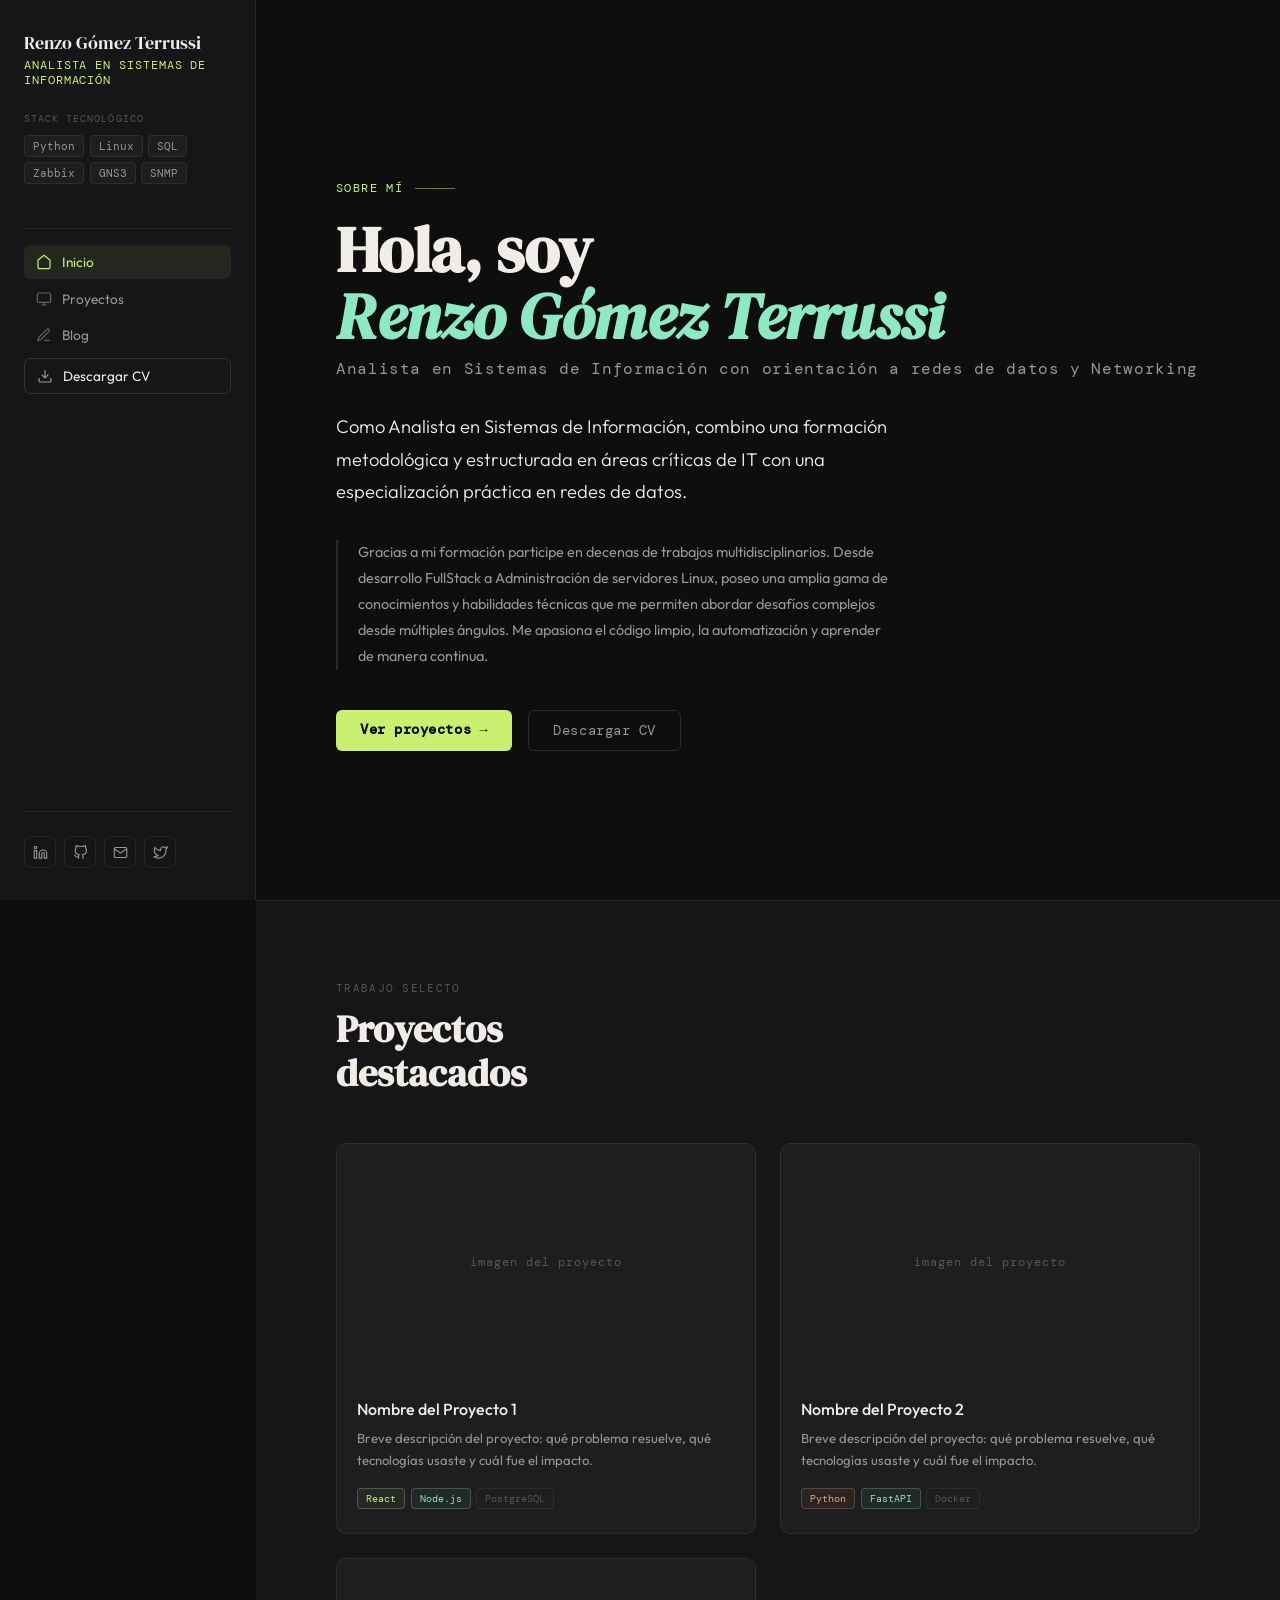
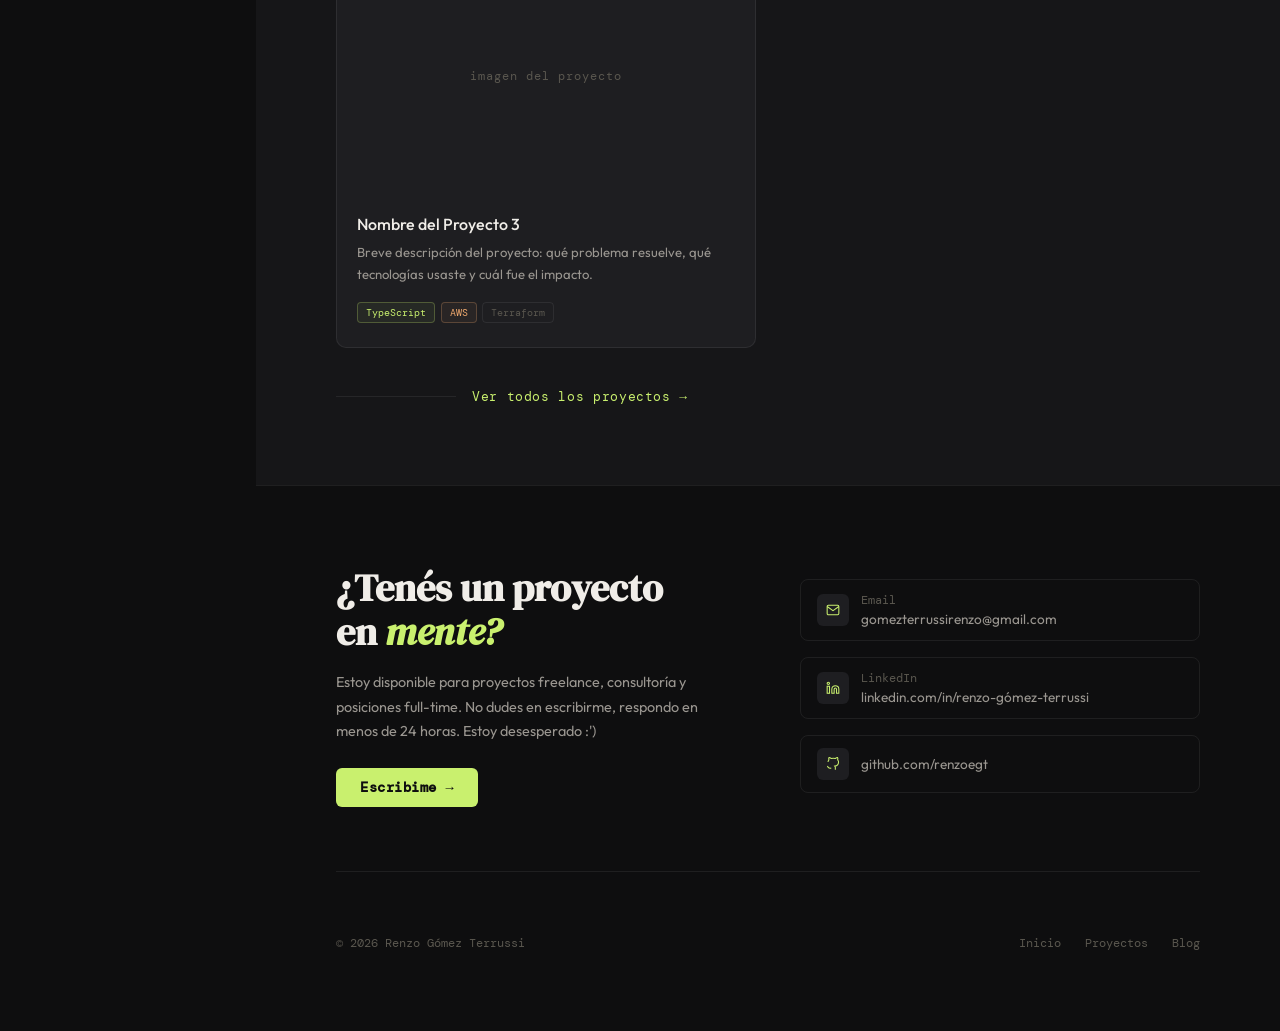
==== index.html @ 00bbbc10 "templates armadas y funcionando" ====
<!DOCTYPE html>
<html lang="es">
<head>
<meta charset="UTF-8">
<meta name="viewport" content="width=device-width, initial-scale=1.0">
<title>Renzo Gómez Terrussi</title>
<link rel="preconnect" href="https://fonts.googleapis.com">
<link href="https://fonts.googleapis.com/css2?family=DM+Serif+Display:ital@0;1&family=DM+Mono:wght@400;500&family=Outfit:wght@300;400;500;600&display=swap" rel="stylesheet">
<link rel="stylesheet" href="Styles/styles.css">
</head>
<body>

<button class="menu-toggle" id="menuToggle" aria-label="Abrir menú">
  <svg viewBox="0 0 24 24" fill="none" stroke="currentColor" stroke-width="1.8"><line x1="3" y1="6" x2="21" y2="6"/><line x1="3" y1="12" x2="21" y2="12"/><line x1="3" y1="18" x2="21" y2="18"/></svg>
</button>

<div class="sidebar-overlay" id="sidebarOverlay"></div>
<!-- SIDEBAR -->
<aside id="sidebar">

  <div class="sidebar-name">Renzo Gómez Terrussi</div>
  <div class="sidebar-role">Analista en Sistemas de Información</div>

  <div class="stack-section">
    <div class="stack-label">Stack Tecnológico</div>
    <div class="stack-tags">
      <span class="tag">Python</span>
      <span class="tag">Linux</span>
      <span class="tag">SQL</span>
      <span class="tag">Zabbix</span>
      <span class="tag">GNS3</span>
      <span class="tag">SNMP</span>
    </div>
  </div>

  <div class="nav-divider"></div>

  <nav>
    <a href="index.html" class="nav-item active">
      <svg class="nav-icon" viewBox="0 0 24 24" fill="none" stroke="currentColor" stroke-width="1.8"><path d="M3 9l9-7 9 7v11a2 2 0 0 1-2 2H5a2 2 0 0 1-2-2z"/></svg>
      Inicio
    </a>
    <a href="HTML/projects.html" class="nav-item">
      <svg class="nav-icon" viewBox="0 0 24 24" fill="none" stroke="currentColor" stroke-width="1.8"><rect x="2" y="3" width="20" height="14" rx="2"/><path d="M8 21h8M12 17v4"/></svg>
      Proyectos
    </a>
    <a href="HTML/blog.html" class="nav-item">
      <svg class="nav-icon" viewBox="0 0 24 24" fill="none" stroke="currentColor" stroke-width="1.8"><path d="M12 20h9"/><path d="M16.5 3.5a2.121 2.121 0 0 1 3 3L7 19l-4 1 1-4L16.5 3.5z"/></svg>
      Blog
    </a>
    <a href="Assets/cv.pdf" download class="nav-item nav-download">
      <svg class="nav-icon" viewBox="0 0 24 24" fill="none" stroke="currentColor" stroke-width="1.8"><path d="M21 15v4a2 2 0 0 1-2 2H5a2 2 0 0 1-2-2v-4"/><polyline points="7 10 12 15 17 10"/><line x1="12" y1="15" x2="12" y2="3"/></svg>
      Descargar CV
    </a>
  </nav>

  <div class="contact-links">
    <a href="https://www.linkedin.com/in/renzo-gómez-terrussi" target="_blank" class="contact-link" title="LinkedIn">
      <svg viewBox="0 0 24 24" fill="none" stroke="currentColor" stroke-width="1.8"><path d="M16 8a6 6 0 0 1 6 6v7h-4v-7a2 2 0 0 0-2-2 2 2 0 0 0-2 2v7h-4v-7a6 6 0 0 1 6-6z"/><rect x="2" y="9" width="4" height="12"/><circle cx="4" cy="4" r="2"/></svg>
    </a>
    <a href="https://github.com/renzoegt" target="_blank" class="contact-link" title="GitHub">
      <svg viewBox="0 0 24 24" fill="none" stroke="currentColor" stroke-width="1.8"><path d="M9 19c-5 1.5-5-2.5-7-3m14 6v-3.87a3.37 3.37 0 0 0-.94-2.61c3.14-.35 6.44-1.54 6.44-7A5.44 5.44 0 0 0 20 4.77 5.07 5.07 0 0 0 19.91 1S18.73.65 16 2.48a13.38 13.38 0 0 0-7 0C6.27.65 5.09 1 5.09 1A5.07 5.07 0 0 0 5 4.77a5.44 5.44 0 0 0-1.5 3.78c0 5.42 3.3 6.61 6.44 7A3.37 3.37 0 0 0 9 18.13V22"/></svg>
    </a>
    <a href="mailto:gomezterrussirenzo@gmail.com" class="contact-link" title="Email">
      <svg viewBox="0 0 24 24" fill="none" stroke="currentColor" stroke-width="1.8"><path d="M4 4h16c1.1 0 2 .9 2 2v12c0 1.1-.9 2-2 2H4c-1.1 0-2-.9-2-2V6c0-1.1.9-2 2-2z"/><polyline points="22,6 12,13 2,6"/></svg>
    </a>
    <a href="https://twitter.com/tu-usuario" target="_blank" class="contact-link" title="Twitter / X">
      <svg viewBox="0 0 24 24" fill="none" stroke="currentColor" stroke-width="1.8"><path d="M23 3a10.9 10.9 0 0 1-3.14 1.53 4.48 4.48 0 0 0-7.86 3v1A10.66 10.66 0 0 1 3 4s-4 9 5 13a11.64 11.64 0 0 1-7 2c9 5 20 0 20-11.5a4.5 4.5 0 0 0-.08-.83A7.72 7.72 0 0 0 23 3z"/></svg>
    </a>
  </div>
</aside>

<!-- MAIN -->
<main>

  <!-- SOBRE MÍ -->
  <section id="about">
    <div class="about-eyebrow fade-up delay-1">Sobre mí</div>
    <h1 class="about-name fade-up delay-2">Hola, soy<br><em>Renzo Gómez Terrussi</em></h1>
    <div class="about-title fade-up delay-3">Analista en Sistemas de Información con orientación a redes de datos y Networking</div>

    <p class="value-prop fade-up delay-4">
      Como Analista en Sistemas de Información, combino una
formación metodológica y estructurada en áreas críticas de IT con una especialización práctica
en redes de datos.
    </p>

    <p class="about-bio fade-up delay-5">
      Gracias a mi formación participe en decenas de trabajos multidisciplinarios. Desde desarrollo FullStack
      a Administración de servidores Linux, poseo una amplia gama de conocimientos y habilidades técnicas que
      me permiten abordar desafíos complejos desde múltiples ángulos.
      Me apasiona el código limpio, la automatización y aprender de manera continua.
    </p>

    <div class="about-cta-group fade-up delay-5">
      <a href="HTML/projects.html" class="btn-primary">Ver proyectos →</a>
      <a href="Assets/cv.pdf" download class="btn-ghost">Descargar CV</a>
    </div>
  </section>

  <!-- PROYECTOS DESTACADOS -->
  <section id="featured">
    <div class="section-header">
      <div class="section-label">Trabajo selecto</div>
      <h2 class="section-title">Proyectos<br>destacados</h2>
    </div>

    <div class="projects-grid">

      <!-- CARD 1 — reemplazá href con la ruta al PDF del proyecto -->
      <a href="proyecto1.pdf" target="_blank" class="project-card">
        <div class="project-thumb">
          <!-- <img src="proyecto1.jpg" alt="Proyecto 1"> -->
          <div class="project-thumb-placeholder">imagen del proyecto</div>
          <div class="thumb-overlay">
            <span class="thumb-cta">Ver caso →</span>
          </div>
        </div>
        <div class="project-info">
          <div class="project-name">Nombre del Proyecto 1</div>
          <p class="project-desc">Breve descripción del proyecto: qué problema resuelve, qué tecnologías usaste y cuál fue el impacto.</p>
          <div class="project-tags">
            <span class="ptag ptag-green">React</span>
            <span class="ptag ptag-teal">Node.js</span>
            <span class="ptag ptag-default">PostgreSQL</span>
          </div>
        </div>
      </a>

      <!-- CARD 2 -->
      <a href="proyecto2.pdf" target="_blank" class="project-card">
        <div class="project-thumb">
          <div class="project-thumb-placeholder">imagen del proyecto</div>
          <div class="thumb-overlay">
            <span class="thumb-cta">Ver caso →</span>
          </div>
        </div>
        <div class="project-info">
          <div class="project-name">Nombre del Proyecto 2</div>
          <p class="project-desc">Breve descripción del proyecto: qué problema resuelve, qué tecnologías usaste y cuál fue el impacto.</p>
          <div class="project-tags">
            <span class="ptag ptag-orange">Python</span>
            <span class="ptag ptag-teal">FastAPI</span>
            <span class="ptag ptag-default">Docker</span>
          </div>
        </div>
      </a>

      <!-- CARD 3 -->
      <a href="proyecto3.pdf" target="_blank" class="project-card">
        <div class="project-thumb">
          <div class="project-thumb-placeholder">imagen del proyecto</div>
          <div class="thumb-overlay">
            <span class="thumb-cta">Ver caso →</span>
          </div>
        </div>
        <div class="project-info">
          <div class="project-name">Nombre del Proyecto 3</div>
          <p class="project-desc">Breve descripción del proyecto: qué problema resuelve, qué tecnologías usaste y cuál fue el impacto.</p>
          <div class="project-tags">
            <span class="ptag ptag-green">TypeScript</span>
            <span class="ptag ptag-orange">AWS</span>
            <span class="ptag ptag-default">Terraform</span>
          </div>
        </div>
      </a>

    </div>

    <div class="view-all-wrap">
      <div class="view-all-line"></div>
      <a href="HTML/projects.html" class="view-all-link">Ver todos los proyectos →</a>
    </div>
  </section>

  <!-- FOOTER -->
  <footer>
    <div class="footer-cta">
      <div>
        <h2 class="footer-headline">¿Tenés un proyecto<br>en <em>mente?</em></h2>
        <p class="footer-sub">
          Estoy disponible para proyectos freelance, consultoría y posiciones full-time.
          No dudes en escribirme, respondo en menos de 24 horas. Estoy desesperado :')
        </p>
        <div class="about-cta-group" style="margin-top:1.5rem">
          <a href="mailto:gomezterrussirenzo@gmail.com" class="btn-primary">Escribime →</a>
        </div>
      </div>
      <div class="footer-contacts">
        <a href="mailto:gomezterrussirenzo@gmail.com" class="footer-contact-item">
          <div class="footer-contact-icon">
            <svg viewBox="0 0 24 24" fill="none" stroke="currentColor" stroke-width="1.8"><path d="M4 4h16c1.1 0 2 .9 2 2v12c0 1.1-.9 2-2 2H4c-1.1 0-2-.9-2-2V6c0-1.1.9-2 2-2z"/><polyline points="22,6 12,13 2,6"/></svg>
          </div>
          <div>
            <div style="font-size:0.75rem; color:var(--text3); font-family:var(--font-mono); margin-bottom:2px;">Email</div>
            <div>gomezterrussirenzo@gmail.com</div>
          </div>
        </a>
        <a href="https://linkedin.com/in/tu-perfil" target="_blank" class="footer-contact-item">
          <div class="footer-contact-icon">
            <svg viewBox="0 0 24 24" fill="none" stroke="currentColor" stroke-width="1.8"><path d="M16 8a6 6 0 0 1 6 6v7h-4v-7a2 2 0 0 0-2-2 2 2 0 0 0-2 2v7h-4v-7a6 6 0 0 1 6-6z"/><rect x="2" y="9" width="4" height="12"/><circle cx="4" cy="4" r="2"/></svg>
          </div>
          <div>
            <div style="font-size:0.75rem; color:var(--text3); font-family:var(--font-mono); margin-bottom:2px;">LinkedIn</div>
            <div>linkedin.com/in/renzo-gómez-terrussi</div>
          </div>
        </a>
        <a href="https://github.com/renzoegt" target="_blank" class="footer-contact-item">
          <div class="footer-contact-icon">
            <svg viewBox="0 0 24 24" fill="none" stroke="currentColor" stroke-width="1.8"><path d="M9 19c-5 1.5-5-2.5-7-3m14 6v-3.87a3.37 3.37 0 0 0-.94-2.61c3.14-.35 6.44-1.54 6.44-7A5.44 5.44 0 0 0 20 4.77 5.07 5.07 0 0 0 19.91 1S18.73.65 16 2.48a13.38 13.38 0 0 0-7 0C6.27.65 5.09 1 5.09 1A5.07 5.07 0 0 0 5 4.77a5.44 5.44 0 0 0-1.5 3.78c0 5.42 3.3 6.61
        </div>
          <div>
            <div style="font-size:0.75rem; color:var(--text3); font-family:var(--font-mono); margin-bottom:2px;">GitHub</div>
            <div>github.com/renzoegt</div>
        </a>
      </div>
    </div>
    <div class="footer-bottom">
      <span class="footer-copy">© 2026 Renzo Gómez Terrussi</span>
      <div class="footer-links">
        <a href="index.html" class="footer-link">Inicio</a>
        <a href="HTML/projects.html" class="footer-link">Proyectos</a>
        <a href="HTML/blog.html" class="footer-link">Blog</a>
      </div>
    </div>
  </footer>

</main>
<script src="Scripts/hamburguesa.js"></script>
</body>
</html>
---- Styles/styles.css ----
/*
Breakpoints:
  Desktop  → > 1024px   (sidebar fija, layout 20/80)
  Tablet   → 640–1024px (sidebar colapsada, slide-in con botón)
  Mobile   → < 640px    (layout lineal, sidebar slide-in)*/

/* ── RESET ── */
*, *::before, *::after { box-sizing: border-box; margin: 0; padding: 0; }

/* ── TOKENS ── */
:root {
  --bg:      #0e0e0f;
  --bg2:     #161618;
  --bg3:     #1e1e21;
  --surface: #242428;
  --border:  rgba(255,255,255,0.07);
  --border2: rgba(255,255,255,0.12);
  --text:    #f0ede8;
  --text2:   #9a9690;
  --text3:   #5a574f;
  --accent:  #c9f06e;
  --accent2: #8de8c4;
  --accent3: #f0a96e;
  --font-serif: 'DM Serif Display', serif;
  --font-mono:  'DM Mono', monospace;
  --font-sans:  'Outfit', sans-serif;
  --sidebar-w:   clamp(220px, 20%, 300px);
  --content-pad: 5rem;
}

/* ── BASE ── */
html { font-family: var(--font-sans); background: var(--bg); color: var(--text); scroll-behavior: smooth; }
body { display: flex; min-height: 100vh; }
img  { display: block; max-width: 100%; }

/* ── SCROLLBAR ── */
::-webkit-scrollbar { width: 4px; }
::-webkit-scrollbar-track { background: var(--bg2); }
::-webkit-scrollbar-thumb { background: var(--surface); border-radius: 2px; }


/* ══════════════════════════════════════════
   SIDEBAR
   ══════════════════════════════════════════ */
aside {
  width: var(--sidebar-w);
  background: var(--bg2);
  border-right: 1px solid var(--border);
  position: fixed;
  top: 0; left: 0; bottom: 0;
  display: flex;
  flex-direction: column;
  padding: 2rem 1.5rem;
  overflow-y: auto;
  z-index: 200;
  transition: transform 0.3s ease;
}

.profile-photo {
  width: 72px; height: 72px;
  border-radius: 50%;
  background: var(--surface);
  border: 2px solid var(--border2);
  overflow: hidden;
  margin-bottom: 1rem;
  flex-shrink: 0;
  display: flex;
  align-items: center;
  justify-content: center;
}

.profile-photo img { width: 100%; height: 100%; object-fit: cover; }

.profile-photo-placeholder {
  font-family: var(--font-mono);
  font-size: 22px;
  color: var(--accent);
  font-weight: 500;
}

.sidebar-name { font-family: var(--font-serif); font-size: 1.15rem; color: var(--text); line-height: 1.2; margin-bottom: 0.25rem; }
.sidebar-role { font-size: 0.72rem; color: var(--accent); font-family: var(--font-mono); letter-spacing: 0.08em; text-transform: uppercase; margin-bottom: 1.5rem; }

.stack-section { margin-bottom: 1.75rem; }
.stack-label { font-size: 0.65rem; font-family: var(--font-mono); color: var(--text3); text-transform: uppercase; letter-spacing: 0.1em; margin-bottom: 0.6rem; }
.stack-tags { display: flex; flex-wrap: wrap; gap: 0.35rem; }

.tag { font-size: 0.68rem; font-family: var(--font-mono); color: var(--text2); background: var(--bg3); border: 1px solid var(--border); border-radius: 4px; padding: 3px 8px; transition: color 0.2s, border-color 0.2s; }
.tag:hover { color: var(--accent2); border-color: rgba(141,232,196,0.3); }

.nav-divider { height: 1px; background: var(--border); margin: 1rem 0; }

nav { display: flex; flex-direction: column; gap: 0.15rem; flex: 1; }

.nav-item { display: flex; align-items: center; gap: 0.6rem; padding: 0.5rem 0.75rem; border-radius: 6px; color: var(--text2); text-decoration: none; font-size: 0.85rem; font-weight: 400; transition: all 0.18s; cursor: pointer; white-space: nowrap; }
.nav-item:hover  { background: var(--bg3); color: var(--text); }
.nav-item.active { background: rgba(201,240,110,0.08); color: var(--accent); }

.nav-icon { width: 16px; height: 16px; opacity: 0.6; flex-shrink: 0; }
.nav-item.active .nav-icon { opacity: 1; }

.nav-download { border: 1px solid var(--border2); margin-top: 0.25rem; color: var(--text); }
.nav-download:hover { border-color: var(--accent); color: var(--accent); background: rgba(201,240,110,0.05); }

.contact-links { margin-top: auto; padding-top: 1.5rem; border-top: 1px solid var(--border); display: flex; gap: 0.5rem; flex-wrap: wrap; }
.contact-link { display: flex; align-items: center; justify-content: center; width: 32px; height: 32px; border-radius: 6px; border: 1px solid var(--border); color: var(--text2); text-decoration: none; transition: all 0.18s; }
.contact-link:hover { border-color: var(--border2); color: var(--text); background: var(--bg3); }
.contact-link svg { width: 15px; height: 15px; }

.menu-toggle {
  display: none;
  position: fixed;
  top: 1rem; left: 1rem;
  z-index: 300;
  width: 40px; height: 40px;
  border-radius: 8px;
  background: var(--bg2);
  border: 1px solid var(--border2);
  cursor: pointer;
  align-items: center;
  justify-content: center;
  color: var(--text2);
  transition: color 0.18s, background 0.18s;
}
.menu-toggle:hover { color: var(--text); background: var(--bg3); }
.menu-toggle svg { width: 18px; height: 18px; }

/* Overlay */
.sidebar-overlay { display: none; position: fixed; inset: 0; background: rgba(0,0,0,0.6); z-index: 150; }


/* MAIN */
main { margin-left: var(--sidebar-w); flex: 1; min-height: 100vh; display: flex; flex-direction: column; }

section { padding: var(--content-pad); }

/* ── PAGE HEADER ── */
.page-header {
  padding: var(--content-pad) var(--content-pad) 3rem;
  border-bottom: 1px solid var(--border);
  background: var(--bg2);
  display: flex;
  align-items: flex-end;
  justify-content: space-between;
  gap: 2rem;
  flex-wrap: wrap;
}

.page-eyebrow { font-family: var(--font-mono); font-size: 0.68rem; color: var(--text3); letter-spacing: 0.12em; text-transform: uppercase; margin-bottom: 0.75rem; }
.page-title { font-family: var(--font-serif); font-size: clamp(2rem, 4vw, 3.2rem); line-height: 1.1; }
.page-title em { font-style: italic; }
.page-subtitle { font-size: 0.9rem; color: var(--text2); line-height: 1.7; max-width: 480px; margin-top: 1rem; }
.project-count { font-family: var(--font-mono); font-size: 0.78rem; color: var(--text3); align-self: flex-end; }

/* ── FILTER BAR ── */
.filter-bar {
  padding: 1.5rem var(--content-pad);
  border-bottom: 1px solid var(--border);
  background: var(--bg);
  display: flex;
  gap: 0.5rem;
  flex-wrap: wrap;
  align-items: center;
  position: sticky;
  top: 0;
  z-index: 10;
}

.filter-label { font-family: var(--font-mono); font-size: 0.68rem; color: var(--text3); letter-spacing: 0.08em; margin-right: 0.5rem; }

.filter-btn { font-family: var(--font-mono); font-size: 0.72rem; padding: 5px 12px; border-radius: 20px; border: 1px solid var(--border); color: var(--text2); background: transparent; cursor: pointer; transition: all 0.18s; letter-spacing: 0.04em; }
.filter-btn:hover { border-color: var(--border2); color: var(--text); }
.filter-btn.active { background: rgba(201,240,110,0.1); border-color: rgba(201,240,110,0.4); color: var(--accent); }
.blog-filters .filter-btn.active { background: rgba(240,169,110,0.1); border-color: rgba(240,169,110,0.4); color: var(--accent3); }


/* ══════════════════════════════════════════
   ABOUT SECTION (index)
   ══════════════════════════════════════════ */
#about {
  min-height: 100vh;
  display: flex;
  flex-direction: column;
  justify-content: center;
  background: var(--bg);
  padding-top: 6rem;
  padding-bottom: 4rem;
}

.about-eyebrow { font-family: var(--font-mono); font-size: 0.72rem; color: var(--accent); letter-spacing: 0.12em; text-transform: uppercase; margin-bottom: 1.25rem; display: flex; align-items: center; gap: 0.75rem; }
.about-eyebrow::after { content: ''; display: block; width: 40px; height: 1px; background: var(--accent); opacity: 0.5; }

.about-name { font-family: var(--font-serif); font-size: clamp(2.8rem, 5vw, 4.5rem); line-height: 1.05; color: var(--text); margin-bottom: 0.5rem; }
.about-name em { font-style: italic; color: var(--accent2); }

.about-title { font-size: 1rem; color: var(--text2); font-family: var(--font-mono); font-weight: 400; margin-bottom: 2rem; letter-spacing: 0.04em; }

.value-prop { max-width: 600px; font-size: 1.15rem; line-height: 1.75; color: var(--text); margin-bottom: 2rem; font-weight: 300; }
.value-prop strong { color: var(--accent); font-weight: 500; }

.about-bio { max-width: 560px; font-size: 0.9rem; line-height: 1.8; color: var(--text2); border-left: 2px solid var(--border2); padding-left: 1.25rem; }

.about-cta-group { display: flex; gap: 1rem; margin-top: 2.5rem; flex-wrap: wrap; }

.btn-primary { background: var(--accent); color: #0e0e0f; padding: 0.7rem 1.5rem; border-radius: 6px; font-size: 0.85rem; font-weight: 600; text-decoration: none; font-family: var(--font-mono); letter-spacing: 0.04em; transition: opacity 0.2s, transform 0.15s; display: inline-block; }
.btn-primary:hover { opacity: 0.88; transform: translateY(-1px); }

.btn-ghost { border: 1px solid var(--border2); color: var(--text2); padding: 0.7rem 1.5rem; border-radius: 6px; font-size: 0.85rem; font-weight: 400; text-decoration: none; font-family: var(--font-mono); letter-spacing: 0.04em; transition: all 0.2s; display: inline-block; }
.btn-ghost:hover { color: var(--text); background: var(--bg3); }


/* ══════════════════════════════════════════
   FEATURED PROJECTS SECTION (index)
   ══════════════════════════════════════════ */
#featured { background: var(--bg2); border-top: 1px solid var(--border); }

.section-header { margin-bottom: 3rem; }
.section-label { font-family: var(--font-mono); font-size: 0.68rem; color: var(--text3); letter-spacing: 0.12em; text-transform: uppercase; margin-bottom: 0.75rem; }
.section-title { font-family: var(--font-serif); font-size: clamp(1.8rem, 3vw, 2.5rem); line-height: 1.15; color: var(--text); }

.projects-grid,
.projects-grid-full { display: grid; grid-template-columns: repeat(auto-fill, minmax(280px, 1fr)); gap: 1.5rem; }

.project-card { background: var(--bg2); border: 1px solid var(--border); border-radius: 10px; overflow: hidden; text-decoration: none; color: inherit; display: flex; flex-direction: column; transition: border-color 0.2s, transform 0.2s; }
#featured .project-card { background: var(--bg3); }
.project-card:hover { border-color: var(--border2); transform: translateY(-3px); }
.project-card.hidden { display: none; }

.project-thumb { width: 100%; aspect-ratio: 16/9; background: var(--bg3); overflow: hidden; position: relative; display: flex; align-items: center; justify-content: center; }
.projects-grid-full .project-thumb { background: var(--surface); }
.project-thumb img { width: 100%; height: 100%; object-fit: cover; }
.project-thumb-placeholder { font-family: var(--font-mono); font-size: 0.75rem; color: var(--text3); letter-spacing: 0.08em; }

.thumb-overlay { position: absolute; inset: 0; background: rgba(14,14,15,0); display: flex; align-items: center; justify-content: center; transition: background 0.2s; }
.project-card:hover .thumb-overlay { background: rgba(14,14,15,0.45); }
.thumb-cta { font-family: var(--font-mono); font-size: 0.72rem; color: var(--accent); letter-spacing: 0.08em; opacity: 0; transition: opacity 0.2s; border: 1px solid var(--accent); padding: 6px 14px; border-radius: 4px; }
.project-card:hover .thumb-cta { opacity: 1; }

.project-info { padding: 1.25rem 1.25rem 1.5rem; flex: 1; display: flex; flex-direction: column; }
.project-year { font-family: var(--font-mono); font-size: 0.65rem; color: var(--text3); letter-spacing: 0.08em; margin-bottom: 0.4rem; }
.project-name { font-size: 1rem; font-weight: 500; color: var(--text); margin-bottom: 0.5rem; line-height: 1.3; }
.project-desc { font-size: 0.82rem; color: var(--text2); line-height: 1.65; margin-bottom: 1rem; flex: 1; }
.project-tags { display: flex; flex-wrap: wrap; gap: 0.35rem; margin-top: auto; }

.ptag         { font-size: 0.65rem; font-family: var(--font-mono); padding: 3px 8px; border-radius: 4px; border: 1px solid; }
.ptag-green   { color: var(--accent);  border-color: rgba(201,240,110,0.25); background: rgba(201,240,110,0.05); }
.ptag-teal    { color: var(--accent2); border-color: rgba(141,232,196,0.25); background: rgba(141,232,196,0.05); }
.ptag-orange  { color: var(--accent3); border-color: rgba(240,169,110,0.25); background: rgba(240,169,110,0.05); }
.ptag-default { color: var(--text3);   border-color: var(--border);          background: transparent; }

.view-all-wrap { margin-top: 2.5rem; display: flex; align-items: center; gap: 1rem; }
.view-all-link { font-family: var(--font-mono); font-size: 0.8rem; color: var(--accent); text-decoration: none; letter-spacing: 0.05em; display: flex; align-items: center; gap: 0.4rem; transition: gap 0.2s; }
.view-all-link:hover { gap: 0.65rem; }
.view-all-line { height: 1px; flex: 1; max-width: 120px; background: var(--border); }

.projects-content { padding: 3rem var(--content-pad) var(--content-pad); }
.empty-state { text-align: center; padding: 4rem; color: var(--text3); font-family: var(--font-mono); font-size: 0.8rem; display: none; }


/* ══════════════════════════════════════════
   FOOTER (index)
   ══════════════════════════════════════════ */
footer { background: var(--bg); border-top: 1px solid var(--border); padding: var(--content-pad); margin-top: auto; }

.footer-cta { display: grid; grid-template-columns: 1fr 1fr; gap: 4rem; align-items: center; margin-bottom: 4rem; padding-bottom: 4rem; border-bottom: 1px solid var(--border); }

.footer-headline { font-family: var(--font-serif); font-size: clamp(1.8rem, 3vw, 2.8rem); line-height: 1.15; color: var(--text); margin-bottom: 1rem; }
.footer-headline em { font-style: italic; color: var(--accent); }
.footer-sub { font-size: 0.9rem; color: var(--text2); line-height: 1.7; max-width: 420px; }
.footer-contacts { display: flex; flex-direction: column; gap: 1rem; }

.footer-contact-item { display: flex; align-items: center; gap: 0.75rem; text-decoration: none; color: var(--text2); font-size: 0.85rem; padding: 0.75rem 1rem; border: 1px solid var(--border); border-radius: 8px; transition: all 0.2s; }
.footer-contact-item:hover { border-color: var(--border2); color: var(--text); background: var(--bg3); }

.footer-contact-icon { width: 32px; height: 32px; border-radius: 6px; background: var(--bg3); display: flex; align-items: center; justify-content: center; flex-shrink: 0; }
.footer-contact-icon svg { width: 14px; height: 14px; color: var(--accent); }
.footer-contact-label { font-size: 0.75rem; color: var(--text3); font-family: var(--font-mono); margin-bottom: 2px; }

.footer-bottom { display: flex; justify-content: space-between; align-items: center; flex-wrap: wrap; gap: 1rem; }
.footer-copy { font-family: var(--font-mono); font-size: 0.72rem; color: var(--text3); }
.footer-links { display: flex; gap: 1.5rem; }
.footer-link { font-family: var(--font-mono); font-size: 0.72rem; color: var(--text3); text-decoration: none; transition: color 0.2s; }
.footer-link:hover { color: var(--text2); }


/* ══════════════════════════════════════════
   BLOG PAGE
   ══════════════════════════════════════════ */
.blog-content { padding: 3rem var(--content-pad) var(--content-pad); }

.featured-post { background: var(--bg2); border: 1px solid var(--border); border-radius: 12px; overflow: hidden; display: grid; grid-template-columns: 1.2fr 1fr; margin-bottom: 3rem; text-decoration: none; color: inherit; transition: border-color 0.2s; }
.featured-post:hover { border-color: var(--border2); }
.featured-post:hover .post-read-more { color: var(--text); }

.featured-thumb { background: var(--bg3); min-height: 280px; display: flex; align-items: center; justify-content: center; overflow: hidden; }
.featured-thumb img { width: 100%; height: 100%; object-fit: cover; }
.featured-thumb-placeholder { font-family: var(--font-mono); font-size: 0.75rem; color: var(--text3); letter-spacing: 0.08em; }

.featured-body { padding: 2.5rem; display: flex; flex-direction: column; justify-content: space-between; }

.post-badge { font-family: var(--font-mono); font-size: 0.65rem; color: var(--accent3); background: rgba(240,169,110,0.1); border: 1px solid rgba(240,169,110,0.3); padding: 3px 10px; border-radius: 20px; display: inline-block; margin-bottom: 1rem; letter-spacing: 0.06em; }
.post-title { font-family: var(--font-serif); font-size: 1.6rem; line-height: 1.25; color: var(--text); margin-bottom: 0.75rem; }
.post-excerpt { font-size: 0.85rem; color: var(--text2); line-height: 1.7; margin-bottom: 1.5rem; }
.post-meta { display: flex; align-items: center; gap: 1rem; }
.post-date      { font-family: var(--font-mono); font-size: 0.68rem; color: var(--text3); }
.post-read-time { font-family: var(--font-mono); font-size: 0.68rem; color: var(--text3); }
.post-read-more { margin-left: auto; font-family: var(--font-mono); font-size: 0.72rem; color: var(--text2); transition: color 0.2s; }

.posts-section-label { font-family: var(--font-mono); font-size: 0.65rem; color: var(--text3); letter-spacing: 0.12em; text-transform: uppercase; margin-bottom: 1.5rem; }
.posts-grid { display: grid; grid-template-columns: repeat(auto-fill, minmax(300px, 1fr)); gap: 1.5rem; }

.post-card { background: var(--bg2); border: 1px solid var(--border); border-radius: 10px; overflow: hidden; text-decoration: none; color: inherit; display: flex; flex-direction: column; transition: border-color 0.2s, transform 0.2s; }
.post-card:hover { border-color: var(--border2); transform: translateY(-2px); }
.post-card.hidden { display: none; }

.post-thumb { width: 100%; aspect-ratio: 16/9; background: var(--bg3); display: flex; align-items: center; justify-content: center; overflow: hidden; }
.post-thumb img { width: 100%; height: 100%; object-fit: cover; }
.post-thumb-placeholder { font-family: var(--font-mono); font-size: 0.75rem; color: var(--text3); }

.post-body { padding: 1.25rem; flex: 1; display: flex; flex-direction: column; }
.post-body .post-badge   { margin-bottom: 0.75rem; }
.post-body .post-title   { font-size: 1.1rem; line-height: 1.3; margin-bottom: 0.5rem; }
.post-body .post-excerpt { font-size: 0.8rem; flex: 1; margin-bottom: 1rem; }
.post-body .post-meta    { border-top: 1px solid var(--border); padding-top: 0.75rem; margin-top: auto; }

.newsletter-strip { margin-top: 4rem; background: var(--bg2); border: 1px solid var(--border); border-radius: 12px; padding: 2.5rem; display: flex; align-items: center; justify-content: space-between; gap: 2rem; flex-wrap: wrap; }
.newsletter-text h3 { font-family: var(--font-serif); font-size: 1.5rem; color: var(--text); margin-bottom: 0.5rem; }
.newsletter-text p { font-size: 0.85rem; color: var(--text2); }
.newsletter-form { display: flex; gap: 0.75rem; flex-wrap: wrap; }
.newsletter-input { background: var(--bg3); border: 1px solid var(--border2); border-radius: 6px; padding: 0.6rem 1rem; color: var(--text); font-family: var(--font-mono); font-size: 0.8rem; outline: none; width: 240px; transition: border-color 0.2s; }
.newsletter-input::placeholder { color: var(--text3); }
.newsletter-input:focus { border-color: var(--accent3); }
.newsletter-btn { background: var(--accent3); color: #0e0e0f; padding: 0.6rem 1.25rem; border-radius: 6px; border: none; font-family: var(--font-mono); font-size: 0.8rem; font-weight: 600; cursor: pointer; transition: opacity 0.2s; }
.newsletter-btn:hover { opacity: 0.85; }


/* ══════════════════════════════════════════
   ANIMATIONS
   ══════════════════════════════════════════ */
@keyframes fadeUp {
  from { opacity: 0; transform: translateY(20px); }
  to   { opacity: 1; transform: translateY(0); }
}
.fade-up { animation: fadeUp 0.6s ease forwards; }
.delay-1 { animation-delay: 0.1s;  opacity: 0; }
.delay-2 { animation-delay: 0.2s;  opacity: 0; }
.delay-3 { animation-delay: 0.35s; opacity: 0; }
.delay-4 { animation-delay: 0.5s;  opacity: 0; }
.delay-5 { animation-delay: 0.65s; opacity: 0; }


/* ══════════════════════════════════════════
   BREAKPOINT 1 — TABLET  (640px – 1024px)
   Sidebar oculta detrás del botón hamburger.
   Contenido ocupa 100% del ancho.
   ══════════════════════════════════════════ */
@media (max-width: 1024px) {
  :root { --content-pad: 3rem; }

  /* Sidebar slide-in */
  aside { transform: translateX(-100%); box-shadow: 4px 0 24px rgba(0,0,0,0.5); }
  aside.open { transform: translateX(0); }
  .sidebar-overlay.visible { display: block; }
  .menu-toggle { display: flex; }

  /* Main ocupa todo el ancho */
  main { margin-left: 0; }

  /* Page header */
  .page-header { padding-left: var(--content-pad); padding-right: var(--content-pad); padding-top: 4.5rem; }
  .filter-bar  { padding-left: var(--content-pad); padding-right: var(--content-pad); }

  /* About */
  #about { padding-top: 5.5rem; }
  .value-prop { font-size: 1.05rem; }

  /* Footer */
  .footer-cta { grid-template-columns: 1fr; gap: 2.5rem; }
  footer { padding-top: 4rem; }

  /* Blog featured post */
  .featured-post { grid-template-columns: 1fr; }
  .featured-thumb { min-height: 220px; }
}


/* ══════════════════════════════════════════
   BREAKPOINT 2 — MOBILE  (< 640px)
   Layout completamente lineal.
   Sidebar slide-in a casi todo el ancho.
   ══════════════════════════════════════════ */
@media (max-width: 640px) {
  :root { --content-pad: 1.5rem; }

  /* Sidebar full-ish width */
  aside { width: 85vw; max-width: 320px; }

  /* Sections */
  section { padding: 3rem var(--content-pad); }

  #about {
    min-height: auto;
    padding-top: 5rem;
    padding-bottom: 3rem;
    justify-content: flex-start;
  }

  .about-name { font-size: clamp(2rem, 9vw, 2.8rem); }
  .value-prop { font-size: 1rem; }
  .about-cta-group { flex-direction: column; }
  .btn-primary, .btn-ghost { text-align: center; }
  .section-title { font-size: 1.7rem; }

  /* Single column grids */
  .projects-grid,
  .projects-grid-full,
  .posts-grid { grid-template-columns: 1fr; }

  .view-all-line { display: none; }

  /* Page header */
  .page-header { flex-direction: column; align-items: flex-start; padding-top: 5rem; gap: 0.5rem; }
  .project-count { align-self: auto; }

  /* Filter bar */
  .filter-bar { padding: 1rem var(--content-pad); }
  .filter-label { display: none; }

  /* Projects / blog content */
  .projects-content,
  .blog-content { padding: 2rem var(--content-pad) 3rem; }

  /* Blog featured */
  .featured-post { grid-template-columns: 1fr; }
  .featured-thumb { min-height: 160px; }
  .featured-body  { padding: 1.5rem; }
  .post-title { font-size: 1.25rem; }

  /* Footer */
  footer { padding: 3rem var(--content-pad); }
  .footer-cta { grid-template-columns: 1fr; gap: 2rem; margin-bottom: 2rem; padding-bottom: 2rem; }
  .footer-headline { font-size: 1.75rem; }
  .footer-bottom { flex-direction: column; align-items: flex-start; gap: 0.75rem; }
  .footer-links { gap: 1rem; }

  /* Newsletter */
  .newsletter-strip { flex-direction: column; align-items: flex-start; padding: 1.5rem; }
  .newsletter-form { width: 100%; }
  .newsletter-input { width: 100%; }
  .newsletter-btn { width: 100%; }
}
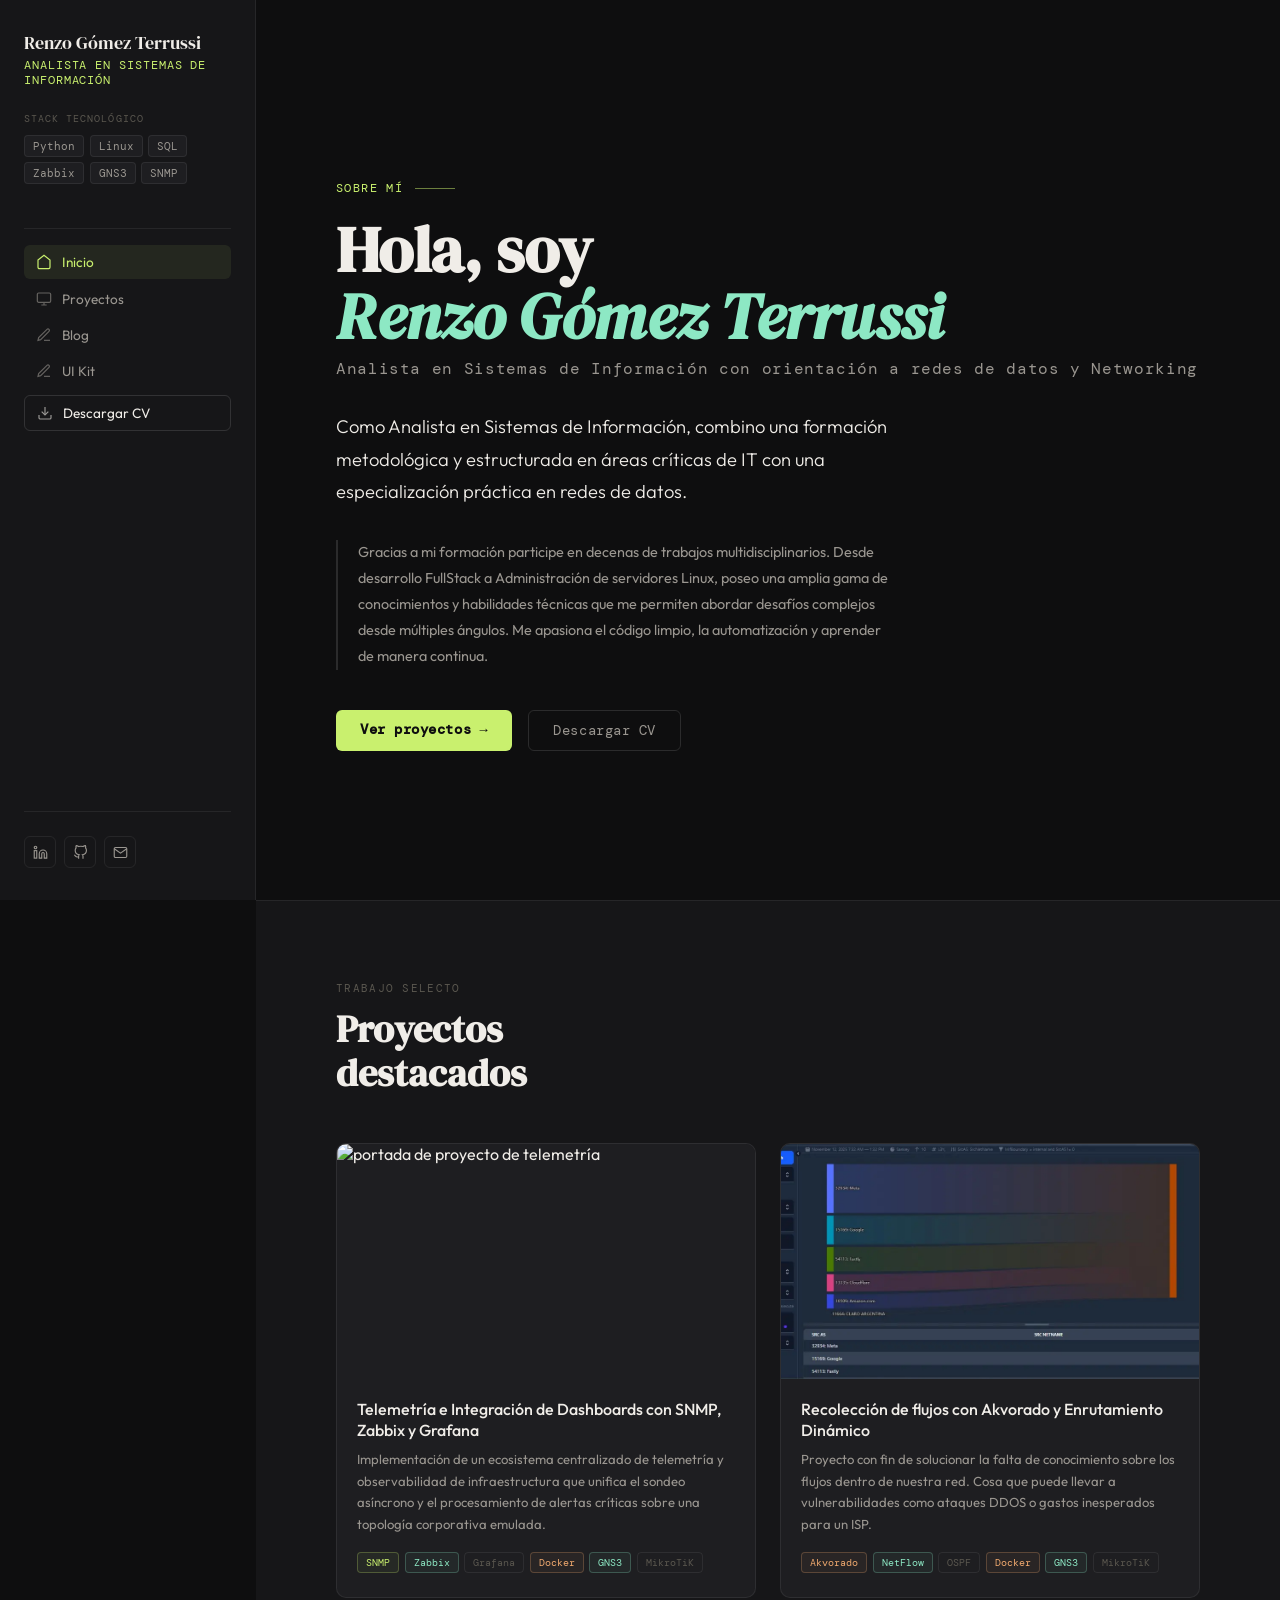
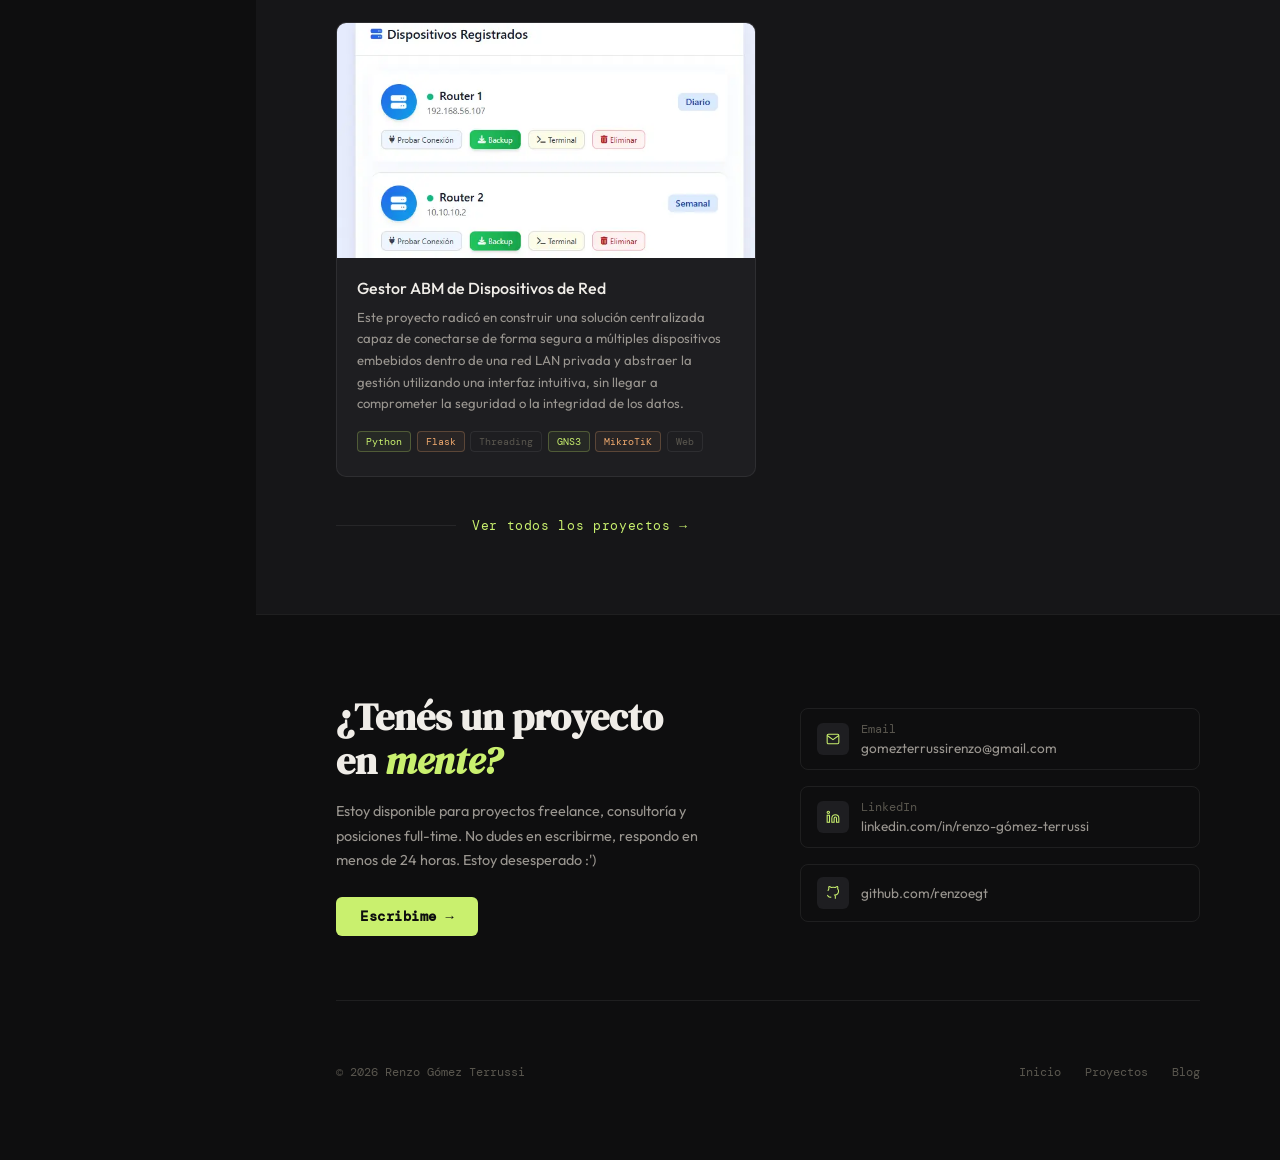
==== commit 003fdaf7: "lolazo" ====
--- a/index.html
+++ b/index.html
@@ -6,7 +6,7 @@
 <title>Renzo Gómez Terrussi</title>
 <link rel="preconnect" href="https://fonts.googleapis.com">
 <link href="https://fonts.googleapis.com/css2?family=DM+Serif+Display:ital@0;1&family=DM+Mono:wght@400;500&family=Outfit:wght@300;400;500;600&display=swap" rel="stylesheet">
-<link rel="stylesheet" href="Styles/styles.css">
+<link rel="stylesheet" href="Styles/style.css">
 </head>
 <body>
 
@@ -48,12 +48,15 @@
       <svg class="nav-icon" viewBox="0 0 24 24" fill="none" stroke="currentColor" stroke-width="1.8"><path d="M12 20h9"/><path d="M16.5 3.5a2.121 2.121 0 0 1 3 3L7 19l-4 1 1-4L16.5 3.5z"/></svg>
       Blog
     </a>
+    <a href="Assets/ui-kit.html" class="nav-item">
+      <svg class="nav-icon" viewBox="0 0 24 24" fill="none" stroke="currentColor" stroke-width="1.8"><path d="M12 20h9"/><path d="M16.5 3.5a2.121 2.121 0 0 1 3 3L7 19l-4 1 1-4L16.5 3.5z"/></svg>
+      UI Kit
+    </a>
     <a href="Assets/cv.pdf" download class="nav-item nav-download">
       <svg class="nav-icon" viewBox="0 0 24 24" fill="none" stroke="currentColor" stroke-width="1.8"><path d="M21 15v4a2 2 0 0 1-2 2H5a2 2 0 0 1-2-2v-4"/><polyline points="7 10 12 15 17 10"/><line x1="12" y1="15" x2="12" y2="3"/></svg>
       Descargar CV
     </a>
   </nav>
-
   <div class="contact-links">
     <a href="https://www.linkedin.com/in/renzo-gómez-terrussi" target="_blank" class="contact-link" title="LinkedIn">
       <svg viewBox="0 0 24 24" fill="none" stroke="currentColor" stroke-width="1.8"><path d="M16 8a6 6 0 0 1 6 6v7h-4v-7a2 2 0 0 0-2-2 2 2 0 0 0-2 2v7h-4v-7a6 6 0 0 1 6-6z"/><rect x="2" y="9" width="4" height="12"/><circle cx="4" cy="4" r="2"/></svg>
@@ -61,11 +64,8 @@
     <a href="https://github.com/renzoegt" target="_blank" class="contact-link" title="GitHub">
       <svg viewBox="0 0 24 24" fill="none" stroke="currentColor" stroke-width="1.8"><path d="M9 19c-5 1.5-5-2.5-7-3m14 6v-3.87a3.37 3.37 0 0 0-.94-2.61c3.14-.35 6.44-1.54 6.44-7A5.44 5.44 0 0 0 20 4.77 5.07 5.07 0 0 0 19.91 1S18.73.65 16 2.48a13.38 13.38 0 0 0-7 0C6.27.65 5.09 1 5.09 1A5.07 5.07 0 0 0 5 4.77a5.44 5.44 0 0 0-1.5 3.78c0 5.42 3.3 6.61 6.44 7A3.37 3.37 0 0 0 9 18.13V22"/></svg>
     </a>
-    <a href="mailto:gomezterrussirenzo@gmail.com" class="contact-link" title="Email">
+    <a href="https://mail.google.com/mail/?view=cm&fs=1&to=gomezterrussirenzo@gmail.com" target="_blank" class="contact-link" title="Email">
       <svg viewBox="0 0 24 24" fill="none" stroke="currentColor" stroke-width="1.8"><path d="M4 4h16c1.1 0 2 .9 2 2v12c0 1.1-.9 2-2 2H4c-1.1 0-2-.9-2-2V6c0-1.1.9-2 2-2z"/><polyline points="22,6 12,13 2,6"/></svg>
-    </a>
-    <a href="https://twitter.com/tu-usuario" target="_blank" class="contact-link" title="Twitter / X">
-      <svg viewBox="0 0 24 24" fill="none" stroke="currentColor" stroke-width="1.8"><path d="M23 3a10.9 10.9 0 0 1-3.14 1.53 4.48 4.48 0 0 0-7.86 3v1A10.66 10.66 0 0 1 3 4s-4 9 5 13a11.64 11.64 0 0 1-7 2c9 5 20 0 20-11.5a4.5 4.5 0 0 0-.08-.83A7.72 7.72 0 0 0 23 3z"/></svg>
     </a>
   </div>
 </aside>
@@ -108,59 +108,67 @@
     <div class="projects-grid">
 
       <!-- CARD 1 — reemplazá href con la ruta al PDF del proyecto -->
-      <a href="proyecto1.pdf" target="_blank" class="project-card">
+      <a href="/HTML/Proyectos/grafana.html" target="_self" class="project-card">
         <div class="project-thumb">
-          <!-- <img src="proyecto1.jpg" alt="Proyecto 1"> -->
-          <div class="project-thumb-placeholder">imagen del proyecto</div>
+          <img src="/Assets/grafana.webp" alt="portada de proyecto de telemetría">
           <div class="thumb-overlay">
-            <span class="thumb-cta">Ver caso →</span>
+            <span class="thumb-cta">Ver proyecto →</span>
           </div>
         </div>
         <div class="project-info">
-          <div class="project-name">Nombre del Proyecto 1</div>
-          <p class="project-desc">Breve descripción del proyecto: qué problema resuelve, qué tecnologías usaste y cuál fue el impacto.</p>
+          <div class="project-name">Telemetría e Integración de Dashboards con SNMP, Zabbix y Grafana</div>
+          <p class="project-desc"> Implementación de un ecosistema centralizado de telemetría y observabilidad de infraestructura  que unifica el sondeo asíncrono y el procesamiento de alertas críticas sobre una topología corporativa emulada.</p>
           <div class="project-tags">
-            <span class="ptag ptag-green">React</span>
-            <span class="ptag ptag-teal">Node.js</span>
-            <span class="ptag ptag-default">PostgreSQL</span>
+            <span class="ptag ptag-green">SNMP</span>
+            <span class="ptag ptag-teal">Zabbix</span>
+            <span class="ptag ptag-default">Grafana</span>
+            <span class="ptag ptag-orange">Docker</span>
+            <span class="ptag ptag-teal">GNS3</span>
+            <span class="ptag ptag-default">MikroTiK</span>
           </div>
         </div>
       </a>
 
       <!-- CARD 2 -->
-      <a href="proyecto2.pdf" target="_blank" class="project-card">
+      <a href="HTML/Proyectos/akvorado.html" target="_self" class="project-card">
         <div class="project-thumb">
-          <div class="project-thumb-placeholder">imagen del proyecto</div>
+          <img src="/Assets/akvorado.webp" alt="portada de proyecto de recolección de flujos con Akvorado">
           <div class="thumb-overlay">
-            <span class="thumb-cta">Ver caso →</span>
+            <span class="thumb-cta">Ver proyecto →</span>
           </div>
         </div>
         <div class="project-info">
-          <div class="project-name">Nombre del Proyecto 2</div>
-          <p class="project-desc">Breve descripción del proyecto: qué problema resuelve, qué tecnologías usaste y cuál fue el impacto.</p>
+          <div class="project-name">Recolección de flujos con Akvorado y Enrutamiento Dinámico</div>
+          <p class="project-desc">Proyecto con fin de solucionar la falta de conocimiento sobre los flujos dentro de nuestra red. Cosa que puede llevar a vulnerabilidades como ataques DDOS o gastos inesperados para un ISP.</p>
           <div class="project-tags">
-            <span class="ptag ptag-orange">Python</span>
-            <span class="ptag ptag-teal">FastAPI</span>
-            <span class="ptag ptag-default">Docker</span>
+            <span class="ptag ptag-orange">Akvorado</span>
+            <span class="ptag ptag-teal">NetFlow</span>
+            <span class="ptag ptag-default">OSPF</span>
+            <span class="ptag ptag-orange">Docker</span>
+            <span class="ptag ptag-teal">GNS3</span>
+            <span class="ptag ptag-default">MikroTiK</span>
           </div>
         </div>
       </a>
 
       <!-- CARD 3 -->
-      <a href="proyecto3.pdf" target="_blank" class="project-card">
+      <a href="HTML/Proyectos/ABM.html" target="_self" class="project-card">
         <div class="project-thumb">
-          <div class="project-thumb-placeholder">imagen del proyecto</div>
+          <img src="/Assets/ABM.webp" alt="portada de proyecto de recolección de flujos con Akvorado">
           <div class="thumb-overlay">
-            <span class="thumb-cta">Ver caso →</span>
+            <span class="thumb-cta">Ver proyecto →</span>
           </div>
         </div>
         <div class="project-info">
-          <div class="project-name">Nombre del Proyecto 3</div>
-          <p class="project-desc">Breve descripción del proyecto: qué problema resuelve, qué tecnologías usaste y cuál fue el impacto.</p>
+          <div class="project-name">Gestor ABM de Dispositivos de Red</div>
+          <p class="project-desc">Este proyecto radicó en construir una solución centralizada capaz de conectarse de forma segura a múltiples dispositivos embebidos dentro de una red LAN privada y abstraer la gestión utilizando una interfaz intuitiva, sin llegar a comprometer la seguridad o la integridad de los datos.</p>
           <div class="project-tags">
-            <span class="ptag ptag-green">TypeScript</span>
-            <span class="ptag ptag-orange">AWS</span>
-            <span class="ptag ptag-default">Terraform</span>
+            <span class="ptag ptag-green">Python</span>
+            <span class="ptag ptag-orange">Flask</span>
+            <span class="ptag ptag-default">Threading</span>
+            <span class="ptag ptag-green">GNS3</span>
+            <span class="ptag ptag-orange">MikroTiK</span>
+            <span class="ptag ptag-default">Web</span>
           </div>
         </div>
       </a>
@@ -183,11 +191,11 @@
           No dudes en escribirme, respondo en menos de 24 horas. Estoy desesperado :')
         </p>
         <div class="about-cta-group" style="margin-top:1.5rem">
-          <a href="mailto:gomezterrussirenzo@gmail.com" class="btn-primary">Escribime →</a>
+          <a href="https://mail.google.com/mail/?view=cm&fs=1&to=gomezterrussirenzo@gmail.com" class="btn-primary">Escribime →</a>
         </div>
       </div>
       <div class="footer-contacts">
-        <a href="mailto:gomezterrussirenzo@gmail.com" class="footer-contact-item">
+        <a href="https://mail.google.com/mail/?view=cm&fs=1&to=gomezterrussirenzo@gmail.com" class="footer-contact-item">
           <div class="footer-contact-icon">
             <svg viewBox="0 0 24 24" fill="none" stroke="currentColor" stroke-width="1.8"><path d="M4 4h16c1.1 0 2 .9 2 2v12c0 1.1-.9 2-2 2H4c-1.1 0-2-.9-2-2V6c0-1.1.9-2 2-2z"/><polyline points="22,6 12,13 2,6"/></svg>
           </div>
@@ -196,7 +204,7 @@
             <div>gomezterrussirenzo@gmail.com</div>
           </div>
         </a>
-        <a href="https://linkedin.com/in/tu-perfil" target="_blank" class="footer-contact-item">
+        <a href="https://www.linkedin.com/in/renzo-gómez-terrussi" target="_blank" class="footer-contact-item">
           <div class="footer-contact-icon">
             <svg viewBox="0 0 24 24" fill="none" stroke="currentColor" stroke-width="1.8"><path d="M16 8a6 6 0 0 1 6 6v7h-4v-7a2 2 0 0 0-2-2 2 2 0 0 0-2 2v7h-4v-7a6 6 0 0 1 6-6z"/><rect x="2" y="9" width="4" height="12"/><circle cx="4" cy="4" r="2"/></svg>
           </div>
--- a/Styles/style.css
+++ b/Styles/style.css
@@ -0,0 +1,1294 @@
+/* PORTFOLIO — style.css
+   Breakpoints:
+     Desktop  → > 1024px   (sidebar fija, layout 20/80)
+     Tablet   → 640–1024px (sidebar colapsada, slide-in con botón)
+     Mobile   → < 640px    (layout lineal, sidebar slide-in)
+/* ── RESET ── */
+*, *::before, *::after { box-sizing: border-box; margin: 0; padding: 0; }
+
+/* ── TOKENS ── */
+:root {
+  --bg:      #0e0e0f;
+  --bg2:     #161618;
+  --bg3:     #1e1e21;
+  --surface: #242428;
+  --border:  rgba(255,255,255,0.07);
+  --border2: rgba(255,255,255,0.12);
+  --text:    #f0ede8;
+  --text2:   #9a9690;
+  --text3:   #5a574f;
+  --accent:  #c9f06e;
+  --accent2: #8de8c4;
+  --accent3: #f0a96e;
+  --font-serif: 'DM Serif Display', serif;
+  --font-mono:  'DM Mono', monospace;
+  --font-sans:  'Outfit', sans-serif;
+  --sidebar-w:   clamp(220px, 20%, 300px);
+  --content-pad: 5rem;
+}
+
+/* ── BASE ── */
+html { font-family: var(--font-sans); background: var(--bg); color: var(--text); scroll-behavior: smooth; }
+body { display: flex; min-height: 100vh; }
+img  { display: block; max-width: 100%; }
+
+/* ── SCROLLBAR ── */
+::-webkit-scrollbar { width: 4px; }
+::-webkit-scrollbar-track { background: var(--bg2); }
+::-webkit-scrollbar-thumb { background: var(--surface); border-radius: 2px; }
+
+
+/*  SIDEBAR*/
+aside {
+  width: var(--sidebar-w);
+  background: var(--bg2);
+  border-right: 1px solid var(--border);
+  position: fixed;
+  top: 0; left: 0; bottom: 0;
+  display: flex;
+  flex-direction: column;
+  padding: 2rem 1.5rem;
+  overflow-y: auto;
+  z-index: 200;
+  transition: transform 0.3s ease;
+}
+
+.profile-photo {
+  width: 72px; height: 72px;
+  border-radius: 50%;
+  background: var(--surface);
+  border: 2px solid var(--border2);
+  overflow: hidden;
+  margin-bottom: 1rem;
+  flex-shrink: 0;
+  display: flex;
+  align-items: center;
+  justify-content: center;
+}
+
+.profile-photo img { width: 100%; height: 100%; object-fit: cover; }
+
+.profile-photo-placeholder {
+  font-family: var(--font-mono);
+  font-size: 22px;
+  color: var(--accent);
+  font-weight: 500;
+}
+
+.sidebar-name { font-family: var(--font-serif); font-size: 1.15rem; color: var(--text); line-height: 1.2; margin-bottom: 0.25rem; }
+.sidebar-role { font-size: 0.72rem; color: var(--accent); font-family: var(--font-mono); letter-spacing: 0.08em; text-transform: uppercase; margin-bottom: 1.5rem; }
+
+.stack-section { margin-bottom: 1.75rem; }
+.stack-label { font-size: 0.65rem; font-family: var(--font-mono); color: var(--text3); text-transform: uppercase; letter-spacing: 0.1em; margin-bottom: 0.6rem; }
+.stack-tags { display: flex; flex-wrap: wrap; gap: 0.35rem; }
+
+.tag { font-size: 0.68rem; font-family: var(--font-mono); color: var(--text2); background: var(--bg3); border: 1px solid var(--border); border-radius: 4px; padding: 3px 8px; transition: color 0.2s, border-color 0.2s; }
+.tag:hover { color: var(--accent2); border-color: rgba(141,232,196,0.3); }
+
+.nav-divider { height: 1px; background: var(--border); margin: 1rem 0; }
+
+nav { display: flex; flex-direction: column; gap: 0.15rem; flex: 1; }
+
+.nav-item { display: flex; align-items: center; gap: 0.6rem; padding: 0.5rem 0.75rem; border-radius: 6px; color: var(--text2); text-decoration: none; font-size: 0.85rem; font-weight: 400; transition: all 0.18s; cursor: pointer; white-space: nowrap; }
+.nav-item:hover  { background: var(--bg3); color: var(--text); }
+.nav-item.active { background: rgba(201,240,110,0.08); color: var(--accent); }
+
+.nav-icon { width: 16px; height: 16px; opacity: 0.6; flex-shrink: 0; }
+.nav-item.active .nav-icon { opacity: 1; }
+
+.nav-download { border: 1px solid var(--border2); margin-top: 0.25rem; color: var(--text); }
+.nav-download:hover { border-color: var(--accent); color: var(--accent); background: rgba(201,240,110,0.05); }
+
+.contact-links { margin-top: auto; padding-top: 1.5rem; border-top: 1px solid var(--border); display: flex; gap: 0.5rem; flex-wrap: wrap; }
+.contact-link { display: flex; align-items: center; justify-content: center; width: 32px; height: 32px; border-radius: 6px; border: 1px solid var(--border); color: var(--text2); text-decoration: none; transition: all 0.18s; }
+.contact-link:hover { border-color: var(--border2); color: var(--text); background: var(--bg3); }
+.contact-link svg { width: 15px; height: 15px; }
+
+/* Hamburger — hidden on desktop */
+.menu-toggle {
+  display: none;
+  position: fixed;
+  top: 1rem; left: 1rem;
+  z-index: 300;
+  width: 40px; height: 40px;
+  border-radius: 8px;
+  background: var(--bg2);
+  border: 1px solid var(--border2);
+  cursor: pointer;
+  align-items: center;
+  justify-content: center;
+  color: var(--text2);
+  transition: color 0.18s, background 0.18s;
+}
+.menu-toggle:hover { color: var(--text); background: var(--bg3); }
+.menu-toggle svg { width: 18px; height: 18px; }
+
+/* Overlay */
+.sidebar-overlay { display: none; position: fixed; inset: 0; background: rgba(0,0,0,0.6); z-index: 150; }
+
+
+/* MAIN CONTENT*/
+main { margin-left: var(--sidebar-w); flex: 1; min-height: 100vh; display: flex; flex-direction: column; }
+
+section { padding: var(--content-pad); }
+
+/* ── PAGE HEADER ── */
+.page-header {
+  padding: var(--content-pad) var(--content-pad) 3rem;
+  border-bottom: 1px solid var(--border);
+  background: var(--bg2);
+  display: flex;
+  align-items: flex-end;
+  justify-content: space-between;
+  gap: 2rem;
+  flex-wrap: wrap;
+}
+
+.page-eyebrow { font-family: var(--font-mono); font-size: 0.68rem; color: var(--text3); letter-spacing: 0.12em; text-transform: uppercase; margin-bottom: 0.75rem; }
+.page-title { font-family: var(--font-serif); font-size: clamp(2rem, 4vw, 3.2rem); line-height: 1.1; }
+.page-title em { font-style: italic; }
+.page-subtitle { font-size: 0.9rem; color: var(--text2); line-height: 1.7; max-width: 480px; margin-top: 1rem; }
+.project-count { font-family: var(--font-mono); font-size: 0.78rem; color: var(--text3); align-self: flex-end; }
+
+/* ── FILTER BAR ── */
+.filter-bar {
+  padding: 1.5rem var(--content-pad);
+  border-bottom: 1px solid var(--border);
+  background: var(--bg);
+  display: flex;
+  gap: 0.5rem;
+  flex-wrap: wrap;
+  align-items: center;
+  position: sticky;
+  top: 0;
+  z-index: 10;
+}
+
+.filter-label { font-family: var(--font-mono); font-size: 0.68rem; color: var(--text3); letter-spacing: 0.08em; margin-right: 0.5rem; }
+
+.filter-btn { font-family: var(--font-mono); font-size: 0.72rem; padding: 5px 12px; border-radius: 20px; border: 1px solid var(--border); color: var(--text2); background: transparent; cursor: pointer; transition: all 0.18s; letter-spacing: 0.04em; }
+.filter-btn:hover { border-color: var(--border2); color: var(--text); }
+.filter-btn.active { background: rgba(201,240,110,0.1); border-color: rgba(201,240,110,0.4); color: var(--accent); }
+.blog-filters .filter-btn.active { background: rgba(240,169,110,0.1); border-color: rgba(240,169,110,0.4); color: var(--accent3); }
+
+
+/* ABOUT SECTION (index)*/
+#about {
+  min-height: 100vh;
+  display: flex;
+  flex-direction: column;
+  justify-content: center;
+  background: var(--bg);
+  padding-top: 6rem;
+  padding-bottom: 4rem;
+}
+
+.about-eyebrow { font-family: var(--font-mono); font-size: 0.72rem; color: var(--accent); letter-spacing: 0.12em; text-transform: uppercase; margin-bottom: 1.25rem; display: flex; align-items: center; gap: 0.75rem; }
+.about-eyebrow::after { content: ''; display: block; width: 40px; height: 1px; background: var(--accent); opacity: 0.5; }
+
+.about-name { font-family: var(--font-serif); font-size: clamp(2.8rem, 5vw, 4.5rem); line-height: 1.05; color: var(--text); margin-bottom: 0.5rem; }
+.about-name em { font-style: italic; color: var(--accent2); }
+
+.about-title { font-size: 1rem; color: var(--text2); font-family: var(--font-mono); font-weight: 400; margin-bottom: 2rem; letter-spacing: 0.04em; }
+
+.value-prop { max-width: 600px; font-size: 1.15rem; line-height: 1.75; color: var(--text); margin-bottom: 2rem; font-weight: 300; }
+.value-prop strong { color: var(--accent); font-weight: 500; }
+
+.about-bio { max-width: 560px; font-size: 0.9rem; line-height: 1.8; color: var(--text2); border-left: 2px solid var(--border2); padding-left: 1.25rem; }
+
+.about-cta-group { display: flex; gap: 1rem; margin-top: 2.5rem; flex-wrap: wrap; }
+
+.btn-primary { background: var(--accent); color: #0e0e0f; padding: 0.7rem 1.5rem; border-radius: 6px; font-size: 0.85rem; font-weight: 600; text-decoration: none; font-family: var(--font-mono); letter-spacing: 0.04em; transition: opacity 0.2s, transform 0.15s; display: inline-block; }
+.btn-primary:hover { opacity: 0.88; transform: translateY(-1px); }
+
+.btn-ghost { border: 1px solid var(--border2); color: var(--text2); padding: 0.7rem 1.5rem; border-radius: 6px; font-size: 0.85rem; font-weight: 400; text-decoration: none; font-family: var(--font-mono); letter-spacing: 0.04em; transition: all 0.2s; display: inline-block; }
+.btn-ghost:hover { color: var(--text); background: var(--bg3); }
+
+
+/* FEATURED PROJECTS SECTION (index)*/
+#featured { background: var(--bg2); border-top: 1px solid var(--border); }
+
+.section-header { margin-bottom: 3rem; }
+.section-label { font-family: var(--font-mono); font-size: 0.68rem; color: var(--text3); letter-spacing: 0.12em; text-transform: uppercase; margin-bottom: 0.75rem; }
+.section-title { font-family: var(--font-serif); font-size: clamp(1.8rem, 3vw, 2.5rem); line-height: 1.15; color: var(--text); }
+
+.projects-grid,
+.projects-grid-full { display: grid; grid-template-columns: repeat(auto-fill, minmax(280px, 1fr)); gap: 1.5rem; }
+
+.project-card { background: var(--bg2); border: 1px solid var(--border); border-radius: 10px; overflow: hidden; text-decoration: none; color: inherit; display: flex; flex-direction: column; transition: border-color 0.2s, transform 0.2s; }
+#featured .project-card { background: var(--bg3); }
+.project-card:hover { border-color: var(--border2); transform: translateY(-3px); }
+.project-card.hidden { display: none; }
+
+.project-thumb { width: 100%; aspect-ratio: 16/9; background: var(--bg3); overflow: hidden; position: relative; display: flex; align-items: center; justify-content: center; }
+.projects-grid-full .project-thumb { background: var(--surface); }
+.project-thumb img { width: 100%; height: 100%; object-fit: cover; }
+.project-thumb-placeholder { font-family: var(--font-mono); font-size: 0.75rem; color: var(--text3); letter-spacing: 0.08em; }
+
+.thumb-overlay { position: absolute; inset: 0; background: rgba(14,14,15,0); display: flex; align-items: center; justify-content: center; transition: background 0.2s; }
+.project-card:hover .thumb-overlay { background: rgba(14,14,15,0.45); }
+.thumb-cta { font-family: var(--font-mono); font-size: 0.72rem; color: var(--accent); letter-spacing: 0.08em; opacity: 0; transition: opacity 0.2s; border: 1px solid var(--accent); padding: 6px 14px; border-radius: 4px; }
+.project-card:hover .thumb-cta { opacity: 1; }
+
+.project-info { padding: 1.25rem 1.25rem 1.5rem; flex: 1; display: flex; flex-direction: column; }
+.project-year { font-family: var(--font-mono); font-size: 0.65rem; color: var(--text3); letter-spacing: 0.08em; margin-bottom: 0.4rem; }
+.project-name { font-size: 1rem; font-weight: 500; color: var(--text); margin-bottom: 0.5rem; line-height: 1.3; }
+.project-desc { font-size: 0.82rem; color: var(--text2); line-height: 1.65; margin-bottom: 1rem; flex: 1; }
+.project-tags { display: flex; flex-wrap: wrap; gap: 0.35rem; margin-top: auto; }
+
+.ptag         { font-size: 0.65rem; font-family: var(--font-mono); padding: 3px 8px; border-radius: 4px; border: 1px solid; }
+.ptag-green   { color: var(--accent);  border-color: rgba(201,240,110,0.25); background: rgba(201,240,110,0.05); }
+.ptag-teal    { color: var(--accent2); border-color: rgba(141,232,196,0.25); background: rgba(141,232,196,0.05); }
+.ptag-orange  { color: var(--accent3); border-color: rgba(240,169,110,0.25); background: rgba(240,169,110,0.05); }
+.ptag-default { color: var(--text3);   border-color: var(--border);          background: transparent; }
+
+.view-all-wrap { margin-top: 2.5rem; display: flex; align-items: center; gap: 1rem; }
+.view-all-link { font-family: var(--font-mono); font-size: 0.8rem; color: var(--accent); text-decoration: none; letter-spacing: 0.05em; display: flex; align-items: center; gap: 0.4rem; transition: gap 0.2s; }
+.view-all-link:hover { gap: 0.65rem; }
+.view-all-line { height: 1px; flex: 1; max-width: 120px; background: var(--border); }
+
+.projects-content { padding: 3rem var(--content-pad) var(--content-pad); }
+.empty-state { text-align: center; padding: 4rem; color: var(--text3); font-family: var(--font-mono); font-size: 0.8rem; display: none; }
+
+
+/* FOOTER (index)*/
+footer { background: var(--bg); border-top: 1px solid var(--border); padding: var(--content-pad); margin-top: auto; }
+
+.footer-cta { display: grid; grid-template-columns: 1fr 1fr; gap: 4rem; align-items: center; margin-bottom: 4rem; padding-bottom: 4rem; border-bottom: 1px solid var(--border); }
+
+.footer-headline { font-family: var(--font-serif); font-size: clamp(1.8rem, 3vw, 2.8rem); line-height: 1.15; color: var(--text); margin-bottom: 1rem; }
+.footer-headline em { font-style: italic; color: var(--accent); }
+.footer-sub { font-size: 0.9rem; color: var(--text2); line-height: 1.7; max-width: 420px; }
+.footer-contacts { display: flex; flex-direction: column; gap: 1rem; }
+
+.footer-contact-item { display: flex; align-items: center; gap: 0.75rem; text-decoration: none; color: var(--text2); font-size: 0.85rem; padding: 0.75rem 1rem; border: 1px solid var(--border); border-radius: 8px; transition: all 0.2s; }
+.footer-contact-item:hover { border-color: var(--border2); color: var(--text); background: var(--bg3); }
+
+.footer-contact-icon { width: 32px; height: 32px; border-radius: 6px; background: var(--bg3); display: flex; align-items: center; justify-content: center; flex-shrink: 0; }
+.footer-contact-icon svg { width: 14px; height: 14px; color: var(--accent); }
+.footer-contact-label { font-size: 0.75rem; color: var(--text3); font-family: var(--font-mono); margin-bottom: 2px; }
+
+.footer-bottom { display: flex; justify-content: space-between; align-items: center; flex-wrap: wrap; gap: 1rem; }
+.footer-copy { font-family: var(--font-mono); font-size: 0.72rem; color: var(--text3); }
+.footer-links { display: flex; gap: 1.5rem; }
+.footer-link { font-family: var(--font-mono); font-size: 0.72rem; color: var(--text3); text-decoration: none; transition: color 0.2s; }
+.footer-link:hover { color: var(--text2); }
+
+
+/* BLOG PAGE*/
+.blog-content { padding: 3rem var(--content-pad) var(--content-pad); }
+
+.featured-post { background: var(--bg2); border: 1px solid var(--border); border-radius: 12px; overflow: hidden; display: grid; grid-template-columns: 1.2fr 1fr; margin-bottom: 3rem; text-decoration: none; color: inherit; transition: border-color 0.2s; }
+.featured-post:hover { border-color: var(--border2); }
+.featured-post:hover .post-read-more { color: var(--text); }
+
+.featured-thumb { background: var(--bg3); min-height: 280px; display: flex; align-items: center; justify-content: center; overflow: hidden; }
+.featured-thumb img { width: 100%; height: 100%; object-fit: cover; }
+.featured-thumb-placeholder { font-family: var(--font-mono); font-size: 0.75rem; color: var(--text3); letter-spacing: 0.08em; }
+
+.featured-body { padding: 2.5rem; display: flex; flex-direction: column; justify-content: space-between; }
+
+.post-badge { font-family: var(--font-mono); font-size: 0.65rem; color: var(--accent3); background: rgba(240,169,110,0.1); border: 1px solid rgba(240,169,110,0.3); padding: 3px 10px; border-radius: 20px; display: inline-block; margin-bottom: 1rem; letter-spacing: 0.06em; }
+.post-title { font-family: var(--font-serif); font-size: 1.6rem; line-height: 1.25; color: var(--text); margin-bottom: 0.75rem; }
+.post-excerpt { font-size: 0.85rem; color: var(--text2); line-height: 1.7; margin-bottom: 1.5rem; }
+.post-meta { display: flex; align-items: center; gap: 1rem; }
+.post-date      { font-family: var(--font-mono); font-size: 0.68rem; color: var(--text3); }
+.post-read-time { font-family: var(--font-mono); font-size: 0.68rem; color: var(--text3); }
+.post-read-more { margin-left: auto; font-family: var(--font-mono); font-size: 0.72rem; color: var(--text2); transition: color 0.2s; }
+
+.posts-section-label { font-family: var(--font-mono); font-size: 0.65rem; color: var(--text3); letter-spacing: 0.12em; text-transform: uppercase; margin-bottom: 1.5rem; }
+.posts-grid { display: grid; grid-template-columns: repeat(auto-fill, minmax(300px, 1fr)); gap: 1.5rem; }
+
+.post-card { background: var(--bg2); border: 1px solid var(--border); border-radius: 10px; overflow: hidden; text-decoration: none; color: inherit; display: flex; flex-direction: column; transition: border-color 0.2s, transform 0.2s; }
+.post-card:hover { border-color: var(--border2); transform: translateY(-2px); }
+.post-card.hidden { display: none; }
+
+.post-thumb { width: 100%; aspect-ratio: 16/9; background: var(--bg3); display: flex; align-items: center; justify-content: center; overflow: hidden; }
+.post-thumb img { width: 100%; height: 100%; object-fit: cover; }
+.post-thumb-placeholder { font-family: var(--font-mono); font-size: 0.75rem; color: var(--text3); }
+
+.post-body { padding: 1.25rem; flex: 1; display: flex; flex-direction: column; }
+.post-body .post-badge   { margin-bottom: 0.75rem; }
+.post-body .post-title   { font-size: 1.1rem; line-height: 1.3; margin-bottom: 0.5rem; }
+.post-body .post-excerpt { font-size: 0.8rem; flex: 1; margin-bottom: 1rem; }
+.post-body .post-meta    { border-top: 1px solid var(--border); padding-top: 0.75rem; margin-top: auto; }
+
+.newsletter-strip { margin-top: 4rem; background: var(--bg2); border: 1px solid var(--border); border-radius: 12px; padding: 2.5rem; display: flex; align-items: center; justify-content: space-between; gap: 2rem; flex-wrap: wrap; }
+.newsletter-text h3 { font-family: var(--font-serif); font-size: 1.5rem; color: var(--text); margin-bottom: 0.5rem; }
+.newsletter-text p { font-size: 0.85rem; color: var(--text2); }
+.newsletter-form { display: flex; gap: 0.75rem; flex-wrap: wrap; }
+.newsletter-input { background: var(--bg3); border: 1px solid var(--border2); border-radius: 6px; padding: 0.6rem 1rem; color: var(--text); font-family: var(--font-mono); font-size: 0.8rem; outline: none; width: 240px; transition: border-color 0.2s; }
+.newsletter-input::placeholder { color: var(--text3); }
+.newsletter-input:focus { border-color: var(--accent3); }
+.newsletter-btn { background: var(--accent3); color: #0e0e0f; padding: 0.6rem 1.25rem; border-radius: 6px; border: none; font-family: var(--font-mono); font-size: 0.8rem; font-weight: 600; cursor: pointer; transition: opacity 0.2s; }
+.newsletter-btn:hover { opacity: 0.85; }
+
+
+/* ANIMATIONS*/
+@keyframes fadeUp {
+  from { opacity: 0; transform: translateY(20px); }
+  to   { opacity: 1; transform: translateY(0); }
+}
+.fade-up { animation: fadeUp 0.6s ease forwards; }
+.delay-1 { animation-delay: 0.1s;  opacity: 0; }
+.delay-2 { animation-delay: 0.2s;  opacity: 0; }
+.delay-3 { animation-delay: 0.35s; opacity: 0; }
+.delay-4 { animation-delay: 0.5s;  opacity: 0; }
+.delay-5 { animation-delay: 0.65s; opacity: 0; }
+
+
+/* BREAKPOINT 1 — TABLET  (640px – 1024px)
+   Sidebar oculta detrás del botón hamburger.
+   Contenido ocupa 100% del ancho.*/
+@media (max-width: 1024px) {
+  :root { --content-pad: 3rem; }
+
+  /* Sidebar slide-in */
+  aside { transform: translateX(-100%); box-shadow: 4px 0 24px rgba(0,0,0,0.5); }
+  aside.open { transform: translateX(0); }
+  .sidebar-overlay.visible { display: block; }
+  .menu-toggle { display: flex; }
+
+  /* Main ocupa todo el ancho */
+  main { margin-left: 0; }
+
+  /* Page header */
+  .page-header { padding-left: var(--content-pad); padding-right: var(--content-pad); padding-top: 4.5rem; }
+  .filter-bar  { padding-left: var(--content-pad); padding-right: var(--content-pad); }
+
+  /* About */
+  #about { padding-top: 5.5rem; }
+  .value-prop { font-size: 1.05rem; }
+
+  /* Footer */
+  .footer-cta { grid-template-columns: 1fr; gap: 2.5rem; }
+  footer { padding-top: 4rem; }
+
+  /* Blog featured post */
+  .featured-post { grid-template-columns: 1fr; }
+  .featured-thumb { min-height: 220px; }
+}
+
+
+/* BREAKPOINT 2 — MOBILE  (< 640px)
+   Layout completamente lineal.
+   Sidebar slide-in a casi todo el ancho.*/
+@media (max-width: 640px) {
+  :root { --content-pad: 1.5rem; }
+
+  /* Sidebar full-ish width */
+  aside { width: 85vw; max-width: 320px; }
+
+  /* Sections */
+  section { padding: 3rem var(--content-pad); }
+
+  #about {
+    min-height: auto;
+    padding-top: 5rem;
+    padding-bottom: 3rem;
+    justify-content: flex-start;
+  }
+
+  .about-name { font-size: clamp(2rem, 9vw, 2.8rem); }
+  .value-prop { font-size: 1rem; }
+  .about-cta-group { flex-direction: column; }
+  .btn-primary, .btn-ghost { text-align: center; }
+  .section-title { font-size: 1.7rem; }
+
+  /* Single column grids */
+  .projects-grid,
+  .projects-grid-full,
+  .posts-grid { grid-template-columns: 1fr; }
+
+  .view-all-line { display: none; }
+
+  /* Page header */
+  .page-header { flex-direction: column; align-items: flex-start; padding-top: 5rem; gap: 0.5rem; }
+  .project-count { align-self: auto; }
+
+  /* Filter bar */
+  .filter-bar { padding: 1rem var(--content-pad); }
+  .filter-label { display: none; }
+
+  /* Projects / blog content */
+  .projects-content,
+  .blog-content { padding: 2rem var(--content-pad) 3rem; }
+
+  /* Blog featured */
+  .featured-post { grid-template-columns: 1fr; }
+  .featured-thumb { min-height: 160px; }
+  .featured-body  { padding: 1.5rem; }
+  .post-title { font-size: 1.25rem; }
+
+  /* Footer */
+  footer { padding: 3rem var(--content-pad); }
+  .footer-cta { grid-template-columns: 1fr; gap: 2rem; margin-bottom: 2rem; padding-bottom: 2rem; }
+  .footer-headline { font-size: 1.75rem; }
+  .footer-bottom { flex-direction: column; align-items: flex-start; gap: 0.75rem; }
+  .footer-links { gap: 1rem; }
+
+  /* Newsletter */
+  .newsletter-strip { flex-direction: column; align-items: flex-start; padding: 1.5rem; }
+  .newsletter-form { width: 100%; }
+  .newsletter-input { width: 100%; }
+  .newsletter-btn { width: 100%; }
+}
+
+
+/* ══════════════════════════════════════════
+   PROJECT ENTRY PAGE  (project-entry.html)
+   ══════════════════════════════════════════ */
+
+/* Back bar shared between entry pages */
+.entry-back-bar {
+  padding: 1rem var(--content-pad);
+  border-bottom: 1px solid var(--border);
+  background: var(--bg2);
+  display: flex;
+  align-items: center;
+  gap: 0.75rem;
+  position: sticky;
+  top: 0;
+  z-index: 10;
+}
+
+.back-link {
+  display: inline-flex;
+  align-items: center;
+  gap: 0.5rem;
+  font-family: var(--font-mono);
+  font-size: 0.75rem;
+  color: var(--text2);
+  text-decoration: none;
+  letter-spacing: 0.05em;
+  transition: color 0.18s;
+}
+
+.back-link:hover { color: var(--text); }
+.back-link svg   { width: 14px; height: 14px; }
+
+.back-divider {
+  width: 1px;
+  height: 14px;
+  background: var(--border2);
+}
+
+.back-current {
+  font-family: var(--font-mono);
+  font-size: 0.75rem;
+  color: var(--text3);
+  letter-spacing: 0.04em;
+  white-space: nowrap;
+  overflow: hidden;
+  text-overflow: ellipsis;
+}
+
+/* Hero */
+.project-hero {
+  padding: 4rem var(--content-pad) 3rem;
+  background: var(--bg);
+  border-bottom: 1px solid var(--border);
+}
+
+.project-hero-meta {
+  display: flex;
+  align-items: center;
+  gap: 0.75rem;
+  margin-bottom: 1.5rem;
+  flex-wrap: wrap;
+}
+
+.project-hero-year {
+  font-family: var(--font-mono);
+  font-size: 0.68rem;
+  color: var(--text3);
+  letter-spacing: 0.1em;
+}
+
+.project-hero-tags {
+  display: flex;
+  gap: 0.35rem;
+  flex-wrap: wrap;
+}
+
+.project-hero-title {
+  font-family: var(--font-serif);
+  font-size: clamp(2.2rem, 4vw, 3.8rem);
+  line-height: 1.08;
+  color: var(--text);
+  margin-bottom: 1.25rem;
+}
+
+.project-hero-title em { font-style: italic; color: var(--accent2); }
+
+.project-hero-summary {
+  font-size: 1.05rem;
+  color: var(--text2);
+  line-height: 1.8;
+  max-width: 640px;
+  font-weight: 300;
+}
+
+.project-cover {
+  margin: 0 var(--content-pad);
+  border-radius: 10px;
+  overflow: hidden;
+  border: 1px solid var(--border);
+  aspect-ratio: 16/7;
+  background: var(--bg3);
+  display: flex;
+  align-items: center;
+  justify-content: center;
+}
+
+.project-cover img { width: 100%; height: 100%; object-fit: cover; }
+
+.project-cover-placeholder {
+  font-family: var(--font-mono);
+  font-size: 0.8rem;
+  color: var(--text3);
+  letter-spacing: 0.08em;
+}
+
+/* Content layout: info sidebar + body */
+.project-content {
+  display: grid;
+  grid-template-columns: 200px 1fr;
+  gap: 4rem;
+  padding: 4rem var(--content-pad);
+  align-items: start;
+}
+
+/* Sticky info column */
+.project-info-col {
+  position: sticky;
+  top: 4rem;
+  display: flex;
+  flex-direction: column;
+  gap: 2rem;
+}
+
+.info-block { display: flex; flex-direction: column; gap: 0.5rem; }
+
+.info-block-label {
+  font-family: var(--font-mono);
+  font-size: 0.62rem;
+  color: var(--text3);
+  text-transform: uppercase;
+  letter-spacing: 0.12em;
+}
+
+.info-block-value {
+  font-size: 0.85rem;
+  color: var(--text2);
+  line-height: 1.6;
+}
+
+.info-block-value a {
+  color: var(--accent);
+  text-decoration: none;
+  transition: opacity 0.18s;
+}
+
+.info-block-value a:hover { opacity: 0.75; }
+
+.info-tags { display: flex; flex-wrap: wrap; gap: 0.35rem; }
+
+/* Main body */
+.project-body { min-width: 0; }
+
+/* Section blocks inside project body */
+.entry-section {
+  margin-bottom: 3.5rem;
+  padding-bottom: 3.5rem;
+  border-bottom: 1px solid var(--border);
+}
+
+.entry-section:last-child { border-bottom: none; margin-bottom: 0; }
+
+.entry-section-label {
+  font-family: var(--font-mono);
+  font-size: 0.65rem;
+  color: var(--accent);
+  text-transform: uppercase;
+  letter-spacing: 0.14em;
+  margin-bottom: 0.75rem;
+}
+
+.entry-section-title {
+  font-family: var(--font-serif);
+  font-size: clamp(1.5rem, 2.5vw, 2rem);
+  line-height: 1.2;
+  color: var(--text);
+  margin-bottom: 1.5rem;
+}
+
+.entry-prose {
+  font-size: 0.95rem;
+  line-height: 1.85;
+  color: var(--text2);
+  max-width: 640px;
+}
+
+.entry-prose p { margin-bottom: 1.1rem; }
+.entry-prose p:last-child { margin-bottom: 0; }
+
+.entry-prose strong { color: var(--text); font-weight: 500; }
+
+.entry-prose a {
+  color: var(--accent);
+  text-decoration: underline;
+  text-underline-offset: 3px;
+  text-decoration-color: rgba(201,240,110,0.35);
+  transition: text-decoration-color 0.2s;
+}
+
+.entry-prose a:hover { text-decoration-color: var(--accent); }
+
+/* Callout / highlight block */
+.entry-callout {
+  background: var(--bg3);
+  border: 1px solid var(--border);
+  border-left: 3px solid var(--accent);
+  border-radius: 0 8px 8px 0;
+  padding: 1.25rem 1.5rem;
+  margin: 1.5rem 0;
+  font-size: 0.9rem;
+  color: var(--text2);
+  line-height: 1.75;
+  max-width: 640px;
+}
+
+.entry-callout strong { color: var(--accent); }
+
+/* Metrics row */
+.metrics-row {
+  display: grid;
+  grid-template-columns: repeat(auto-fit, minmax(140px, 1fr));
+  gap: 1rem;
+  margin: 1.5rem 0;
+  max-width: 640px;
+}
+
+.metric-card {
+  background: var(--bg3);
+  border: 1px solid var(--border);
+  border-radius: 8px;
+  padding: 1.25rem 1rem;
+  display: flex;
+  flex-direction: column;
+  gap: 0.3rem;
+}
+
+.metric-value {
+  font-family: var(--font-serif);
+  font-size: 2rem;
+  line-height: 1;
+  color: var(--accent);
+}
+
+.metric-label {
+  font-family: var(--font-mono);
+  font-size: 0.65rem;
+  color: var(--text3);
+  text-transform: uppercase;
+  letter-spacing: 0.1em;
+}
+
+.metric-desc {
+  font-size: 0.78rem;
+  color: var(--text2);
+  line-height: 1.5;
+}
+
+/* Image inside body */
+.entry-image {
+  margin: 2rem 0;
+  border-radius: 8px;
+  overflow: hidden;
+  border: 1px solid var(--border);
+  background: var(--bg3);
+  aspect-ratio: 16/9;
+  display: flex;
+  align-items: center;
+  justify-content: center;
+  max-width: 640px;
+}
+
+.entry-image img { width: 100%; height: 100%; object-fit: cover; }
+.entry-image-placeholder { font-family: var(--font-mono); font-size: 0.75rem; color: var(--text3); }
+
+/* Step list (proceso) */
+.steps-list {
+  list-style: none;
+  display: flex;
+  flex-direction: column;
+  gap: 1.25rem;
+  max-width: 640px;
+  margin: 1rem 0;
+}
+
+.step-item {
+  display: grid;
+  grid-template-columns: 32px 1fr;
+  gap: 1rem;
+  align-items: start;
+}
+
+.step-num {
+  width: 32px; height: 32px;
+  border-radius: 50%;
+  background: rgba(201,240,110,0.08);
+  border: 1px solid rgba(201,240,110,0.2);
+  display: flex;
+  align-items: center;
+  justify-content: center;
+  font-family: var(--font-mono);
+  font-size: 0.68rem;
+  color: var(--accent);
+  flex-shrink: 0;
+}
+
+.step-body { padding-top: 0.35rem; }
+
+.step-title {
+  font-size: 0.9rem;
+  font-weight: 500;
+  color: var(--text);
+  margin-bottom: 0.3rem;
+}
+
+.step-desc {
+  font-size: 0.82rem;
+  color: var(--text2);
+  line-height: 1.65;
+}
+
+/* CTA link section */
+.project-cta-row {
+  display: flex;
+  gap: 1rem;
+  flex-wrap: wrap;
+  align-items: center;
+  margin-top: 0.5rem;
+}
+
+.btn-cta-outline {
+  display: inline-flex;
+  align-items: center;
+  gap: 0.5rem;
+  font-family: var(--font-mono);
+  font-size: 0.8rem;
+  color: var(--text2);
+  border: 1px solid var(--border2);
+  padding: 0.65rem 1.25rem;
+  border-radius: 6px;
+  text-decoration: none;
+  transition: all 0.18s;
+  letter-spacing: 0.04em;
+}
+
+.btn-cta-outline:hover { color: var(--text); border-color: var(--accent); background: rgba(201,240,110,0.04); }
+.btn-cta-outline svg { width: 14px; height: 14px; }
+
+/* Responsive — project entry */
+@media (max-width: 1024px) {
+  .project-content { grid-template-columns: 1fr; gap: 0; }
+  .project-info-col { position: static; flex-direction: row; flex-wrap: wrap; gap: 1.5rem; padding-bottom: 2.5rem; border-bottom: 1px solid var(--border); margin-bottom: 2.5rem; }
+  .project-cover { margin: 0 var(--content-pad); }
+  .entry-back-bar { padding-left: var(--content-pad); padding-right: var(--content-pad); }
+}
+
+@media (max-width: 640px) {
+  .project-hero { padding: 3rem var(--content-pad) 2rem; }
+  .project-cover { margin: 0 var(--content-pad); border-radius: 6px; aspect-ratio: 16/9; }
+  .project-content { padding: 2.5rem var(--content-pad); }
+  .project-hero-title { font-size: clamp(1.8rem, 8vw, 2.4rem); }
+  .metrics-row { grid-template-columns: 1fr 1fr; }
+  .entry-back-bar { padding-left: var(--content-pad); padding-right: var(--content-pad); }
+  .project-cta-row { flex-direction: column; }
+  .btn-cta-outline, .btn-primary { width: 100%; justify-content: center; }
+}
+
+
+/* BLOG ENTRY PAGE  (blog-entry.html)*/
+
+/* Article layout: TOC sidebar + content */
+.article-wrap {
+  display: grid;
+  grid-template-columns: 1fr 220px;
+  gap: 5rem;
+  padding: 4rem var(--content-pad);
+  align-items: start;
+  max-width: 1200px;
+}
+
+/* Article header (full width, above the grid) */
+.article-header {
+  padding: 4rem var(--content-pad) 0;
+  background: var(--bg);
+}
+
+.article-header-meta {
+  display: flex;
+  align-items: center;
+  gap: 1rem;
+  margin-bottom: 1.5rem;
+  flex-wrap: wrap;
+}
+
+.article-category {
+  font-family: var(--font-mono);
+  font-size: 0.65rem;
+  color: var(--accent3);
+  background: rgba(240,169,110,0.1);
+  border: 1px solid rgba(240,169,110,0.3);
+  padding: 3px 10px;
+  border-radius: 20px;
+  letter-spacing: 0.06em;
+}
+
+.article-date      { font-family: var(--font-mono); font-size: 0.68rem; color: var(--text3); }
+.article-read-time { font-family: var(--font-mono); font-size: 0.68rem; color: var(--text3); }
+
+.article-title {
+  font-family: var(--font-serif);
+  font-size: clamp(2rem, 4vw, 3.5rem);
+  line-height: 1.1;
+  color: var(--text);
+  margin-bottom: 1.25rem;
+}
+
+.article-title em { font-style: italic; color: var(--accent3); }
+
+.article-lead {
+  font-size: 1.1rem;
+  color: var(--text2);
+  line-height: 1.8;
+  max-width: 680px;
+  font-weight: 300;
+  margin-bottom: 2rem;
+}
+
+.article-author-row {
+  display: flex;
+  align-items: center;
+  gap: 0.75rem;
+  padding: 1.25rem 0;
+  border-top: 1px solid var(--border);
+  border-bottom: 1px solid var(--border);
+  margin-bottom: 0;
+}
+
+.author-avatar {
+  width: 36px; height: 36px;
+  border-radius: 50%;
+  background: var(--surface);
+  border: 1px solid var(--border2);
+  display: flex;
+  align-items: center;
+  justify-content: center;
+  font-family: var(--font-mono);
+  font-size: 0.7rem;
+  color: var(--accent);
+  flex-shrink: 0;
+  overflow: hidden;
+}
+
+.author-avatar img { width: 100%; height: 100%; object-fit: cover; }
+
+.author-name   { font-size: 0.85rem; font-weight: 500; color: var(--text); }
+.author-handle { font-family: var(--font-mono); font-size: 0.68rem; color: var(--text3); }
+
+/* Article cover image */
+.article-cover {
+  margin: 0 var(--content-pad);
+  border-radius: 10px;
+  overflow: hidden;
+  border: 1px solid var(--border);
+  aspect-ratio: 16/7;
+  background: var(--bg3);
+  display: flex;
+  align-items: center;
+  justify-content: center;
+}
+
+.article-cover img { width: 100%; height: 100%; object-fit: cover; }
+.article-cover-placeholder { font-family: var(--font-mono); font-size: 0.8rem; color: var(--text3); }
+
+/* Main article body */
+.article-body {
+  min-width: 0;
+  font-size: 0.98rem;
+  line-height: 1.9;
+  color: var(--text2);
+}
+
+.article-body h2 {
+  font-family: var(--font-serif);
+  font-size: clamp(1.4rem, 2.2vw, 1.8rem);
+  color: var(--text);
+  line-height: 1.2;
+  margin: 2.75rem 0 1rem;
+  scroll-margin-top: 5rem;
+}
+
+.article-body h3 {
+  font-family: var(--font-sans);
+  font-size: 1rem;
+  font-weight: 600;
+  color: var(--text);
+  margin: 2rem 0 0.75rem;
+  scroll-margin-top: 5rem;
+}
+
+.article-body p { margin-bottom: 1.25rem; }
+.article-body p:last-child { margin-bottom: 0; }
+
+.article-body strong { color: var(--text); font-weight: 500; }
+
+.article-body em { font-style: italic; color: var(--text); }
+
+.article-body a {
+  color: var(--accent);
+  text-decoration: underline;
+  text-underline-offset: 3px;
+  text-decoration-color: rgba(201,240,110,0.3);
+  transition: text-decoration-color 0.2s;
+}
+
+.article-body a:hover { text-decoration-color: var(--accent); }
+
+.article-body ul,
+.article-body ol {
+  padding-left: 1.5rem;
+  margin-bottom: 1.25rem;
+  display: flex;
+  flex-direction: column;
+  gap: 0.4rem;
+}
+
+.article-body ul li::marker { color: var(--accent); }
+.article-body ol li::marker { color: var(--accent); font-family: var(--font-mono); font-size: 0.85em; }
+
+/* Code block */
+.article-body pre {
+  background: var(--bg3);
+  border: 1px solid var(--border);
+  border-radius: 8px;
+  padding: 1.5rem;
+  overflow-x: auto;
+  margin: 1.5rem 0;
+  font-family: var(--font-mono);
+  font-size: 0.82rem;
+  line-height: 1.7;
+  color: var(--text);
+}
+
+.article-body code {
+  font-family: var(--font-mono);
+  font-size: 0.85em;
+  background: var(--bg3);
+  border: 1px solid var(--border);
+  padding: 2px 6px;
+  border-radius: 4px;
+  color: var(--accent2);
+}
+
+.article-body pre code {
+  background: none;
+  border: none;
+  padding: 0;
+  color: inherit;
+  font-size: inherit;
+}
+
+/* Callout blocks inside article */
+.article-callout {
+  background: var(--bg3);
+  border: 1px solid var(--border);
+  border-left: 3px solid var(--accent3);
+  border-radius: 0 8px 8px 0;
+  padding: 1.25rem 1.5rem;
+  margin: 1.75rem 0;
+  font-size: 0.9rem;
+  color: var(--text2);
+  line-height: 1.75;
+}
+
+.article-callout.callout-tip    { border-left-color: var(--accent);  }
+.article-callout.callout-tip strong    { color: var(--accent); }
+.article-callout.callout-warn   { border-left-color: var(--accent3); }
+.article-callout.callout-warn strong   { color: var(--accent3); }
+.article-callout.callout-info   { border-left-color: var(--accent2); }
+.article-callout.callout-info strong   { color: var(--accent2); }
+
+.callout-label {
+  font-family: var(--font-mono);
+  font-size: 0.62rem;
+  text-transform: uppercase;
+  letter-spacing: 0.1em;
+  margin-bottom: 0.5rem;
+  opacity: 0.7;
+}
+
+/* Image inside article */
+.article-figure {
+  margin: 2rem 0;
+  border-radius: 8px;
+  overflow: hidden;
+  border: 1px solid var(--border);
+}
+
+.article-figure img { width: 100%; display: block; }
+
+.article-figure figcaption {
+  padding: 0.6rem 1rem;
+  font-family: var(--font-mono);
+  font-size: 0.68rem;
+  color: var(--text3);
+  background: var(--bg3);
+  letter-spacing: 0.04em;
+}
+
+/* Pull quote */
+.article-pullquote {
+  border-left: 3px solid var(--border2);
+  padding: 0.5rem 0 0.5rem 1.5rem;
+  margin: 2rem 0;
+}
+
+.article-pullquote p {
+  font-family: var(--font-serif);
+  font-size: 1.3rem;
+  color: var(--text);
+  line-height: 1.5;
+  font-style: italic;
+  margin-bottom: 0.5rem;
+}
+
+.article-pullquote cite {
+  font-family: var(--font-mono);
+  font-size: 0.68rem;
+  color: var(--text3);
+  font-style: normal;
+}
+
+/* Article divider */
+.article-hr {
+  border: none;
+  border-top: 1px solid var(--border);
+  margin: 2.5rem 0;
+}
+
+/* ── TOC sidebar ── */
+.toc-col {
+  position: sticky;
+  top: 5rem;
+}
+
+.toc-label {
+  font-family: var(--font-mono);
+  font-size: 0.62rem;
+  color: var(--text3);
+  text-transform: uppercase;
+  letter-spacing: 0.12em;
+  margin-bottom: 1rem;
+}
+
+.toc-list {
+  list-style: none;
+  display: flex;
+  flex-direction: column;
+  gap: 0.1rem;
+  border-left: 1px solid var(--border);
+}
+
+.toc-item a {
+  display: block;
+  padding: 0.35rem 0 0.35rem 1rem;
+  font-size: 0.78rem;
+  color: var(--text3);
+  text-decoration: none;
+  line-height: 1.4;
+  border-left: 2px solid transparent;
+  margin-left: -1px;
+  transition: color 0.18s, border-color 0.18s;
+}
+
+.toc-item a:hover { color: var(--text2); }
+.toc-item.active a { color: var(--accent); border-left-color: var(--accent); }
+
+.toc-item.toc-h3 a { padding-left: 1.75rem; font-size: 0.72rem; }
+
+.toc-divider {
+  height: 1px;
+  background: var(--border);
+  margin: 1rem 0;
+}
+
+/* Share / actions below TOC */
+.toc-actions {
+  display: flex;
+  flex-direction: column;
+  gap: 0.4rem;
+}
+
+.toc-action-btn {
+  display: inline-flex;
+  align-items: center;
+  gap: 0.5rem;
+  font-family: var(--font-mono);
+  font-size: 0.7rem;
+  color: var(--text3);
+  background: transparent;
+  border: 1px solid var(--border);
+  border-radius: 5px;
+  padding: 0.4rem 0.75rem;
+  cursor: pointer;
+  text-decoration: none;
+  transition: all 0.18s;
+  letter-spacing: 0.04em;
+}
+
+.toc-action-btn:hover { color: var(--text2); border-color: var(--border2); background: var(--bg3); }
+.toc-action-btn svg { width: 12px; height: 12px; }
+
+/* Article footer */
+.article-footer-section {
+  padding: 3rem var(--content-pad);
+  border-top: 1px solid var(--border);
+  background: var(--bg2);
+}
+
+.article-tags-row {
+  display: flex;
+  align-items: center;
+  gap: 0.5rem;
+  flex-wrap: wrap;
+  margin-bottom: 3rem;
+}
+
+.article-tags-label {
+  font-family: var(--font-mono);
+  font-size: 0.65rem;
+  color: var(--text3);
+  text-transform: uppercase;
+  letter-spacing: 0.1em;
+  margin-right: 0.25rem;
+}
+
+/* Related posts */
+.related-label {
+  font-family: var(--font-mono);
+  font-size: 0.65rem;
+  color: var(--text3);
+  text-transform: uppercase;
+  letter-spacing: 0.12em;
+  margin-bottom: 1.25rem;
+}
+
+.related-grid {
+  display: grid;
+  grid-template-columns: repeat(auto-fill, minmax(260px, 1fr));
+  gap: 1rem;
+}
+
+.related-card {
+  background: var(--bg3);
+  border: 1px solid var(--border);
+  border-radius: 8px;
+  padding: 1.25rem;
+  text-decoration: none;
+  color: inherit;
+  display: flex;
+  flex-direction: column;
+  gap: 0.5rem;
+  transition: border-color 0.2s, transform 0.18s;
+}
+
+.related-card:hover { border-color: var(--border2); transform: translateY(-2px); }
+
+.related-card-label  { font-family: var(--font-mono); font-size: 0.62rem; color: var(--text3); letter-spacing: 0.08em; }
+.related-card-title  { font-family: var(--font-serif); font-size: 1rem; color: var(--text); line-height: 1.3; }
+.related-card-arrow  { font-family: var(--font-mono); font-size: 0.72rem; color: var(--accent); margin-top: auto; padding-top: 0.5rem; }
+
+/* Responsive — blog entry */
+@media (max-width: 1024px) {
+  .article-wrap { grid-template-columns: 1fr; gap: 0; }
+  .toc-col {
+    position: static;
+    order: -1;
+    border: 1px solid var(--border);
+    border-radius: 8px;
+    padding: 1.25rem;
+    background: var(--bg2);
+    margin-bottom: 3rem;
+  }
+  .toc-list { border-left: none; }
+  .toc-item a { padding-left: 0; border-left: none; }
+  .toc-item.active a { color: var(--accent); border-left: none; font-weight: 500; }
+  .toc-item.toc-h3 a { padding-left: 1rem; }
+  .article-cover { margin: 0 var(--content-pad); }
+  .article-header { padding: 3rem var(--content-pad) 0; }
+  .entry-back-bar { padding-left: var(--content-pad); padding-right: var(--content-pad); }
+}
+
+@media (max-width: 640px) {
+  .article-header { padding: 2.5rem var(--content-pad) 0; }
+  .article-title  { font-size: clamp(1.8rem, 8vw, 2.4rem); }
+  .article-wrap   { padding: 2rem var(--content-pad); }
+  .article-cover  { margin: 0 var(--content-pad); aspect-ratio: 16/9; }
+  .article-footer-section { padding: 2rem var(--content-pad); }
+  .related-grid   { grid-template-columns: 1fr; }
+  .article-body h2 { font-size: 1.4rem; }
+  .entry-back-bar { padding-left: var(--content-pad); padding-right: var(--content-pad); }
+}
+.post-body-content {
+  font-family: 'Outfit', sans-serif;
+  font-size: 1.1rem;
+  line-height: 1.75;
+  color: var(--text-content, #e0e0e0);
+}
+
+.post-body-content p {
+  margin-bottom: 1.75rem;
+}
+
+.post-body-content h2 {
+  font-family: 'DM Serif Display', serif;
+  font-size: 1.85rem;
+  margin: 2.5rem 0 1rem 0;
+  color: #fff;
+}
+
+/* Bloques de código */
+.post-body-content pre {
+  background: #141414;
+  border: 1px solid #262626;
+  padding: 1.25rem;
+  border-radius: 8px;
+  overflow-x: auto;
+  margin: 1.5rem 0;
+}
+
+.post-body-content code {
+  font-family: 'DM Mono', monospace;
+  font-size: 0.95rem;
+  color: #e5c07b; /* Tono cálido para código */
+}
+
+/* Citas (Blockquotes) */
+.post-body-content blockquote {
+  border-left: 3px solid var(--accent, #c9f06e);
+  margin: 2rem 0;
+  padding-left: 1.5rem;
+  font-style: italic;
+  color: #b5b5b5;
+}
+
+.post-footer {
+  margin-top: 4rem;
+  border-top: 1px solid rgba(255,255,255,0.1);
+  padding-top: 3rem;
+}
